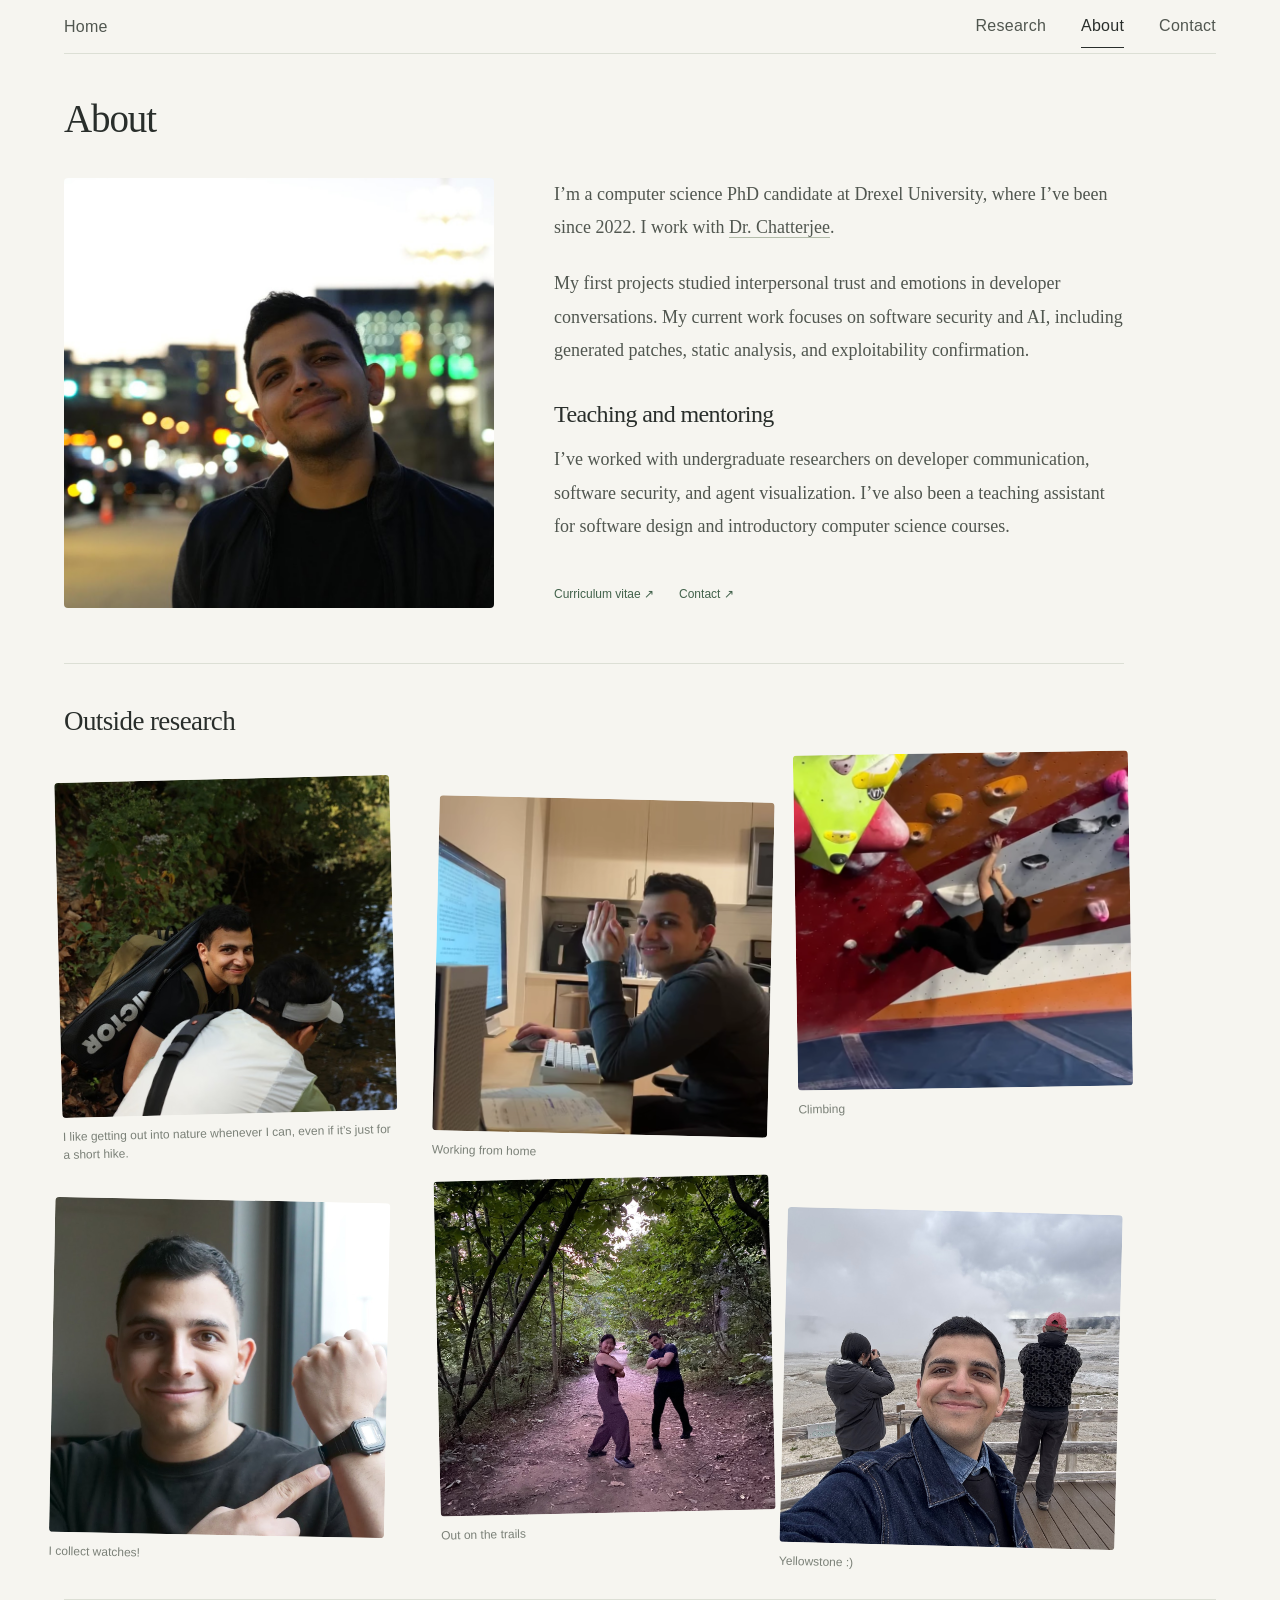
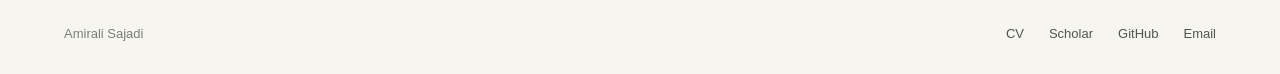
==== about/index.html @ 5895ce20 "new ui" ====
<!doctype html>
<html lang="en"><head><meta charset="utf-8"><meta name="viewport" content="width=device-width, initial-scale=1"><meta name="description" content="Amirali Sajadi. Research on AI-assisted software development, software security, and vulnerability analysis at Drexel University."><meta name="theme-color" content="#f6f5f0"><title>About · Amirali Sajadi</title><link rel="stylesheet" href="/style.css"><script src="/script.js" defer></script></head>
<body><a class="skip" href="#main">Skip to content</a><header class="site-header wrap"><a class="home-link" href="/">Home</a><nav aria-label="Main navigation"><a href="/research/">Research</a><a href="/about/" aria-current="page">About</a><a href="/contact/">Contact</a></nav></header><main id="main" class="wrap page-main">
<div class="page-intro"><h1>About</h1></div>
<div class="about-layout">
  <figure class="about-photo"><img src="/assets/personal/about-portrait.png" alt="Amirali outdoors at dusk with city lights in the background" width="886" height="1329"></figure>
  <div class="about-copy">
    <p>I’m a computer science PhD candidate at Drexel University, where I’ve been since 2022. I work with <a href="https://preethac.github.io/" target="_blank" rel="noopener">Dr. Chatterjee</a>.</p>
    <p>My first projects studied interpersonal trust and emotions in developer conversations. My current work focuses on software security and AI, including generated patches, static analysis, and exploitability confirmation.</p>
    <h2>Teaching and mentoring</h2>
    <p>I’ve worked with undergraduate researchers on developer communication, software security, and agent visualization. I’ve also been a teaching assistant for software design and introductory computer science courses.</p>
    <div class="about-links"><a href="/assets/cv.pdf" target="_blank" rel="noopener">Curriculum vitae ↗</a><a href="/contact/">Contact ↗</a></div>
  </div>
</div>
<section class="about-gallery" aria-labelledby="outside-research"><h2 id="outside-research">Outside research</h2>
  <figure class="photo-hike"><img src="/assets/personal/hike.png" alt="Amirali beside a wooded creek with a companion" width="1273" height="849" loading="lazy"><figcaption>I like getting out into nature whenever I can, even if it’s just for a short hike.</figcaption></figure>
  <figure class="photo-work"><img src="/assets/personal/working-at-home.png" alt="Amirali sitting at his desk with a monitor and notebook at home" width="739" height="946" loading="lazy"><figcaption>Working from home</figcaption></figure>
  <figure class="photo-climb"><img src="/assets/personal/climbing.png" alt="Amirali climbing an indoor bouldering wall" width="747" height="702" loading="lazy"><figcaption>Climbing</figcaption></figure>
  <figure class="photo-watch"><img src="/assets/personal/watches.png" alt="Amirali showing a watch on his wrist" width="996" height="1329" loading="lazy"><figcaption>I collect watches!</figcaption></figure>
  <figure class="photo-trail"><img src="/assets/personal/trail-hike.png" alt="Amirali and a companion posing on a wooded trail" width="1772" height="1329" loading="lazy"><figcaption>Out on the trails</figcaption></figure>
  <figure class="photo-yellowstone"><img src="/assets/personal/yellowstone.png" alt="Amirali at Yellowstone, with geothermal steam and two companions in the background" width="1772" height="1329" loading="lazy"><figcaption>Yellowstone :)</figcaption></figure>
</section>
</main><footer class="wrap"><span>Amirali Sajadi</span><div><a href="/assets/cv.pdf" target="_blank" rel="noopener">CV</a><a href="https://scholar.google.com/citations?user=wyZsULIAAAAJ&hl=en" target="_blank" rel="noopener">Scholar</a><a href="https://github.com/AmiraliSajadi" target="_blank" rel="noopener">GitHub</a><a href="mailto:amirali.sajadi@drexel.edu">Email</a></div></footer></body></html>
---- style.css ----
:root{--paper:#f6f5f0;--ink:#292e2b;--body:#50564f;--muted:#7b8178;--line:#dcdfd5;--accent:#42624b;--serif:Georgia,'Times New Roman',serif;--sans:Arial,Helvetica,sans-serif}
*{box-sizing:border-box}html{scroll-behavior:smooth;scroll-padding-top:28px}body{margin:0;background:var(--paper);color:var(--body);font-family:var(--sans);font-size:15px;line-height:1.75}a{color:inherit;text-decoration:none;text-underline-offset:4px}a:hover{color:var(--accent);text-decoration:underline}a:focus-visible,button:focus-visible,summary:focus-visible{outline:2px solid var(--accent);outline-offset:5px}button{font:inherit;color:inherit}a,button{touch-action:manipulation}::selection{background:#d3decc}.wrap{width:min(1152px,calc(100% - 104px));margin-inline:auto}.skip{position:absolute;left:20px;top:-70px;background:#fff;padding:12px;z-index:9}.skip:focus{top:15px}.site-header{display:flex;align-items:center;justify-content:space-between;min-height:54px;border-bottom:1px solid var(--line);gap:30px}nav{display:flex;gap:35px;font-size:16px;letter-spacing:.25px}nav a{color:var(--body);padding-block:7px;border-bottom:1px solid transparent}nav a[aria-current=page]{color:var(--ink);border-bottom-color:var(--ink)}h1,h2,h3,p,figure{margin-top:0}h1,h2,h3{color:var(--ink);font-family:var(--serif);font-weight:400}h1{font-size:39px;line-height:1.2;letter-spacing:-1.1px;margin-bottom:17px}h2{font-size:27px;line-height:1.3;letter-spacing:-.6px;margin-bottom:18px}h3{font-size:20px;line-height:1.35;margin-bottom:9px}p{margin-bottom:20px}.work-tile{min-width:0}.tile-image{display:flex;align-items:center;justify-content:center;width:100%;height:211px;padding:20px;background:#fff;border:1px solid #e7e8e0;cursor:zoom-in;overflow:hidden}.tile-image img{width:100%;height:100%;object-fit:contain;transition:transform .3s}.tile-image:hover img{transform:scale(1.04)}.tile-meta{font-size:9px;letter-spacing:.7px;text-transform:uppercase;color:var(--muted);margin:15px 0 6px;display:flex;justify-content:space-between}.work-tile h3{font-size:20px;margin-bottom:7px;letter-spacing:-.2px}.work-tile h3 a{color:var(--ink)}.work-tile>p{font-size:12px;line-height:1.7;max-width:330px;margin:0;color:var(--muted)}.home-main{padding-bottom:30px}.page-main{padding-top:42px;padding-bottom:65px;min-height:calc(100vh - 134px)}.page-intro{max-width:810px;margin-bottom:35px}.page-intro>p{font-family:var(--serif);font-size:19px;line-height:1.75}.research-toolbar{display:flex;align-items:baseline;justify-content:space-between;border-bottom:1px solid var(--line);gap:25px}.filters{display:flex;gap:29px;min-width:0}.filters button{background:none;border:0;border-bottom:1px solid transparent;color:var(--muted);font-size:12px;cursor:pointer;padding:0 0 14px;white-space:nowrap}.filters button[aria-pressed=true]{border-bottom-color:var(--ink);color:var(--ink)}.filters button:hover{color:var(--accent)}.research-count{white-space:nowrap;font-size:10px;color:var(--muted)}.paper{display:grid;grid-template-columns:360px minmax(0,1fr);gap:40px;padding:34px 0;border-bottom:1px solid var(--line);align-items:start}.paper[hidden]{display:none}.paper-figure{width:100%;height:217px;display:flex;align-items:center;justify-content:center;overflow:hidden;border:1px solid #e7e8e0;background:#fff;padding:20px;cursor:zoom-in}.paper-figure img{width:100%;height:100%;object-fit:contain;transition:transform .2s}.paper-figure:hover img{transform:scale(1.035)}.paper-meta{display:flex;gap:12px;align-items:center;font-size:9px;letter-spacing:.6px;text-transform:uppercase;color:var(--accent);margin-bottom:9px;line-height:1.6}.paper-meta>span{color:var(--muted);border-left:1px solid var(--line);padding-left:12px}.paper h2{font-size:24px;line-height:1.3;margin-bottom:11px;letter-spacing:-.45px}.paper h2 a{color:var(--ink)}.paper h2 a:hover{color:var(--accent);text-decoration:none}.paper-summary{font-size:13px;line-height:1.75;margin-bottom:10px}.authors{font-size:10px;color:var(--muted);line-height:1.7;margin-bottom:11px}.authors strong{font-weight:400;color:var(--body)}.paper-actions{display:flex;gap:19px;font-size:11px;align-items:baseline;color:var(--accent)}.paper details{font-size:12px;color:var(--body);margin-top:12px}.paper details summary{display:inline;cursor:pointer;font-size:11px;color:var(--accent);list-style:none}.paper details summary::-webkit-details-marker{display:none}.paper details summary::after{content:' +';color:var(--muted)}.paper details[open] summary::after{content:' −'}.paper details p{margin:12px 0 0;line-height:1.8}.figure-dialog{width:min(1100px,calc(100% - 36px));max-height:90vh;border:1px solid var(--line);padding:38px;background:var(--paper);color:var(--ink);overflow:auto}.figure-dialog::backdrop{background:#242c24aa;backdrop-filter:blur(3px)}.figure-dialog h2{font-size:25px;max-width:87%;margin-bottom:24px}.figure-dialog>img{display:block;width:100%;max-height:65vh;object-fit:contain;background:#fff}.figure-dialog>p{font-size:11px;color:var(--muted);margin:20px 0 0}.dialog-close{position:absolute;right:20px;top:20px;border:0;background:none;color:var(--muted);cursor:pointer;font-size:12px}.figure-dialog:focus{outline:none}.about-layout{display:grid;grid-template-columns:430px minmax(0,1fr);gap:60px;align-items:start;max-width:1060px}.about-photo{margin:0}.about-photo img{display:block;width:100%;height:auto;aspect-ratio:1;object-fit:cover;object-position:58% center;border-radius:4px}.about-copy>p{font-family:var(--serif);font-size:18px;line-height:1.85;margin-bottom:23px}.about-copy a{text-decoration:underline;text-decoration-color:#b2bcaa}.about-copy h2{font-size:24px;margin-top:32px;margin-bottom:13px}.about-links{display:flex;gap:25px;padding-top:18px;font-size:12px;color:var(--accent)}.about-links a{text-decoration:none}.contact-page .page-intro{grid-column:1;grid-row:1;margin:0}.contact-page .page-intro h1{margin:0}.contact-layout{display:grid;grid-template-columns:minmax(0,1fr) minmax(0,1.08fr);column-gap:64px;row-gap:24px;align-items:start}.contact-copy{grid-column:1;grid-row:2;padding:0}.contact-email{font-family:var(--serif);font-size:25px;line-height:1.5;margin-bottom:37px;overflow-wrap:anywhere}.contact-email a{color:var(--ink);text-decoration:underline;text-decoration-color:#a9b69f;text-decoration-thickness:1px;text-underline-offset:6px}.contact-grid{display:grid;grid-template-columns:1.35fr 1fr;gap:30px;padding-top:26px;border-top:1px solid var(--line)}.contact-visual{position:relative;grid-column:2;grid-row:1/3;align-self:stretch;min-height:0;margin:8px 0 4px;background:#e9ece2;overflow:hidden}.contact-visual svg{position:absolute;inset:0;display:block;width:100%;height:100%;padding:4px 8px 12px;object-fit:contain}.contact-grid h2{font-size:24px;margin-bottom:16px}.contact-grid p{font-size:14px;line-height:1.85}.contact-links{display:flex;flex-direction:column;gap:11px;align-items:start;font-size:13px;color:var(--accent)}footer{display:flex;justify-content:space-between;align-items:center;gap:28px;border-top:1px solid var(--line);padding-block:23px 28px;font-size:13px;color:var(--muted)}footer>div{display:flex;gap:25px}footer a{color:var(--body)}



.profile-intro{display:grid;grid-template-columns:220px minmax(0,1fr);gap:50px;padding:35px 0 30px}.home-profile-photo{display:block;width:190px;margin-bottom:16px}.home-profile-photo img{display:block;width:190px;height:200px;object-fit:cover;object-position:center;border-radius:4px}.home-profile h1{font-size:28px;letter-spacing:-.8px;line-height:1.2;margin:0 0 11px}.profile-affiliation{font-size:13px;line-height:1.65;margin-bottom:12px}.profile-about-link{font-size:12px;color:var(--accent)}.home-overview{padding-top:1px;max-width:800px}.home-overview h2{font-size:34px;margin-bottom:19px}.home-overview>p{font-family:var(--serif);font-size:18px;line-height:1.8;max-width:760px;margin-bottom:20px}.overview-links{display:flex;flex-wrap:wrap;gap:25px;font-size:12px;color:var(--accent);margin-top:25px}.research-theme{display:grid;grid-template-columns:220px minmax(0,1fr);gap:50px;padding:30px 0 34px;border-top:1px solid var(--line)}.theme-heading{display:block;margin:0}.theme-index{display:block;font-family:var(--sans);font-size:10px;letter-spacing:.5px;color:var(--muted);margin-bottom:12px}.theme-heading h2{font-size:26px;line-height:1.3;letter-spacing:-.6px;margin:0 0 15px}.theme-heading>p{font-size:13px;line-height:1.8;color:var(--body);margin:0}.theme-link{display:block;width:max-content;margin-top:20px;font-size:11px;color:var(--accent)}.theme-link span{margin-left:5px}.work-grid{display:grid;grid-template-columns:repeat(3,minmax(0,1fr));gap:23px}.work-grid .tile-image{height:194px;padding:14px}.work-tile h3{font-size:20px}.work-tile>p{font-size:12px}
@media(min-width:1500px){.wrap{width:min(1230px,calc(100% - 150px))}.tile-image{height:235px}}
@media(max-width:1050px){.wrap{width:calc(100% - 64px)}.tile-image{height:180px;padding:13px}.work-tile h3{font-size:19px}.paper{grid-template-columns:300px minmax(0,1fr);gap:30px}.about-layout{grid-template-columns:300px minmax(0,1fr);gap:45px}.about-copy>p{font-size:17px}}
@media(max-width:720px){.wrap{width:calc(100% - 40px)}.site-header{min-height:50px;gap:15px}nav{gap:20px;font-size:15px}.intro-profile>div a{margin:0;grid-column:1/-1;font-size:10px}.tile-image{height:235px;padding:22px}.tile-meta{margin-top:12px;font-size:9px}.work-tile h3{font-size:22px;margin-bottom:6px}.work-tile>p{font-size:13px;max-width:none;line-height:1.65}.page-main{padding-top:30px;padding-bottom:42px}.page-intro{margin-bottom:26px}.page-intro h1{font-size:33px}.page-intro>p{font-size:18px;overflow-wrap:anywhere}.research-toolbar{display:block}.filters{gap:22px;overflow-x:auto;max-width:100%;padding-top:2px}.filters button{font-size:11px;padding-bottom:12px}.research-count{display:block;padding-block:10px}.paper{grid-template-columns:1fr;gap:20px;padding-block:26px}.paper-figure{height:215px;padding:20px}.paper h2{font-size:25px}.paper-meta{font-size:9px}.paper-summary{font-size:13px}.about-layout{grid-template-columns:1fr;gap:28px}.about-photo{max-width:320px}.about-photo img{aspect-ratio:1;object-position:58% center}.about-copy>p{font-size:18px}.about-copy h2{font-size:25px;margin-top:27px}.contact-layout{grid-template-columns:1fr;gap:30px}.contact-grid{grid-template-columns:1.25fr 1fr;gap:20px;padding-top:25px}.contact-email{font-size:23px;margin-bottom:28px}.contact-page .page-intro{margin:0}.contact-grid h2{font-size:23px}.contact-visual{grid-column:1;grid-row:3;align-self:start;aspect-ratio:960/520;max-width:540px;width:100%;margin:0}.figure-dialog{padding:35px 20px 22px}.figure-dialog h2{font-size:21px;max-width:100%;margin-top:16px}footer{gap:18px;font-size:12px;flex-wrap:wrap}footer>div{gap:18px}}
@media(max-width:380px){.site-header{gap:12px}nav{gap:15px;font-size:14px}.home-link{font-size:14px}.tile-image{height:205px}.contact-grid{grid-template-columns:1fr;gap:24px}}
@media(prefers-reduced-motion:reduce){html{scroll-behavior:auto}*,*::before,*::after{transition:none!important}}

@media(max-width:720px){}

@media(min-width:1500px){.work-grid .tile-image{height:210px}}
@media(max-width:1050px){.profile-intro,.research-theme{grid-template-columns:190px minmax(0,1fr);gap:32px}.home-profile-photo{width:170px}.home-profile-photo img{width:170px;height:180px}.home-profile h1{font-size:26px}.work-grid{grid-template-columns:repeat(2,minmax(0,1fr));gap:24px}.work-grid .tile-image{height:190px}.theme-heading h2{font-size:25px}}
@media(max-width:720px){.profile-intro{grid-template-columns:1fr;gap:28px;padding-block:28px}.home-profile-photo{width:150px;margin-bottom:14px}.home-profile-photo img{width:150px;height:160px}.home-profile h1{font-size:28px;margin-bottom:8px}.profile-affiliation{font-size:13px}.home-overview{padding-top:0}.home-overview h2{font-size:30px;margin-bottom:15px}.home-overview>p{font-size:17px;line-height:1.75}.overview-links{margin-top:17px;font-size:12px;gap:25px}.research-theme{grid-template-columns:1fr;gap:23px;padding-block:25px 30px}.theme-index{margin-bottom:8px}.theme-heading h2{font-size:27px;margin-bottom:12px}.theme-heading>p{font-size:13px;max-width:360px}.theme-link{margin-top:14px}.work-grid{grid-template-columns:1fr;gap:29px}.work-grid .tile-image{height:235px;padding:22px}.work-tile h3{font-size:22px}.work-tile>p{font-size:13px}}

.work-grid.grid-count-1{grid-template-columns:1fr}.work-grid.grid-count-1 .work-tile>p{max-width:630px}.work-grid.grid-count-1 .tile-image{height:220px;padding:22px}.work-grid.grid-count-2{grid-template-columns:repeat(2,minmax(0,1fr))}.research-toolbar .filters{gap:24px}
@media(max-width:720px){.work-grid.grid-count-2{grid-template-columns:1fr}.work-grid.grid-count-1 .tile-image{height:190px;padding:14px}.research-toolbar .filters{gap:22px}}

.home-link{font-family:var(--sans);font-size:16px;letter-spacing:.25px;color:var(--body)}

.about-gallery{--photo-shift:1;--photo-tilt:1;display:grid;grid-template-columns:repeat(3,minmax(0,1fr));gap:26px 28px;max-width:1060px;margin-top:55px;padding-top:40px;border-top:1px solid var(--line)}.about-gallery>h2{grid-column:1/-1;margin:0;font-size:27px}.about-gallery figure{margin:0;min-width:0;transform:translate(calc(var(--photo-side,0px) * var(--photo-shift)),calc(var(--photo-offset,0px) * var(--photo-shift))) rotate(calc(var(--photo-angle,0deg) * var(--photo-tilt)));transform-origin:50% 20%}.photo-hike{--photo-side:-8px;--photo-offset:14px;--photo-angle:-1.4deg}.photo-work{--photo-side:11px;--photo-offset:34px;--photo-angle:1.3deg}.photo-climb{--photo-side:5px;--photo-offset:-12px;--photo-angle:-.9deg}.photo-watch{--photo-side:-10px;--photo-offset:28px;--photo-angle:1.1deg}.photo-trail{--photo-side:8px;--photo-offset:6px;--photo-angle:-1.25deg}.photo-yellowstone{--photo-side:-3px;--photo-offset:39px;--photo-angle:1.45deg}.about-gallery img{display:block;width:100%;height:auto;aspect-ratio:1;object-fit:cover;border-radius:4px}.about-gallery .photo-work img{object-position:50% 42%}.about-gallery figcaption{font-size:12px;color:var(--muted);line-height:1.5;margin-top:10px}
@media(max-width:720px){.about-gallery{--photo-shift:.45;--photo-tilt:.65;grid-template-columns:repeat(2,minmax(0,1fr));gap:24px 18px;margin-top:35px;padding-top:28px}}

.journey-control{position:absolute;right:7px;top:7px;z-index:1;display:grid;place-items:center;width:24px;height:24px;padding:0;border:0;background:transparent;color:#647b63;opacity:1;cursor:pointer}.journey-control[hidden]{display:none}.journey-control:hover,.journey-control:focus-visible{opacity:1}.journey-control::before{content:'';width:8px;height:9px;border-left:2px solid currentColor;border-right:2px solid currentColor}.journey-control[data-paused=true]::before{width:0;height:0;border-left:7px solid currentColor;border-right:0;border-top:5px solid transparent;border-bottom:5px solid transparent}
@media(prefers-reduced-motion:reduce){.journey-control{display:none}}
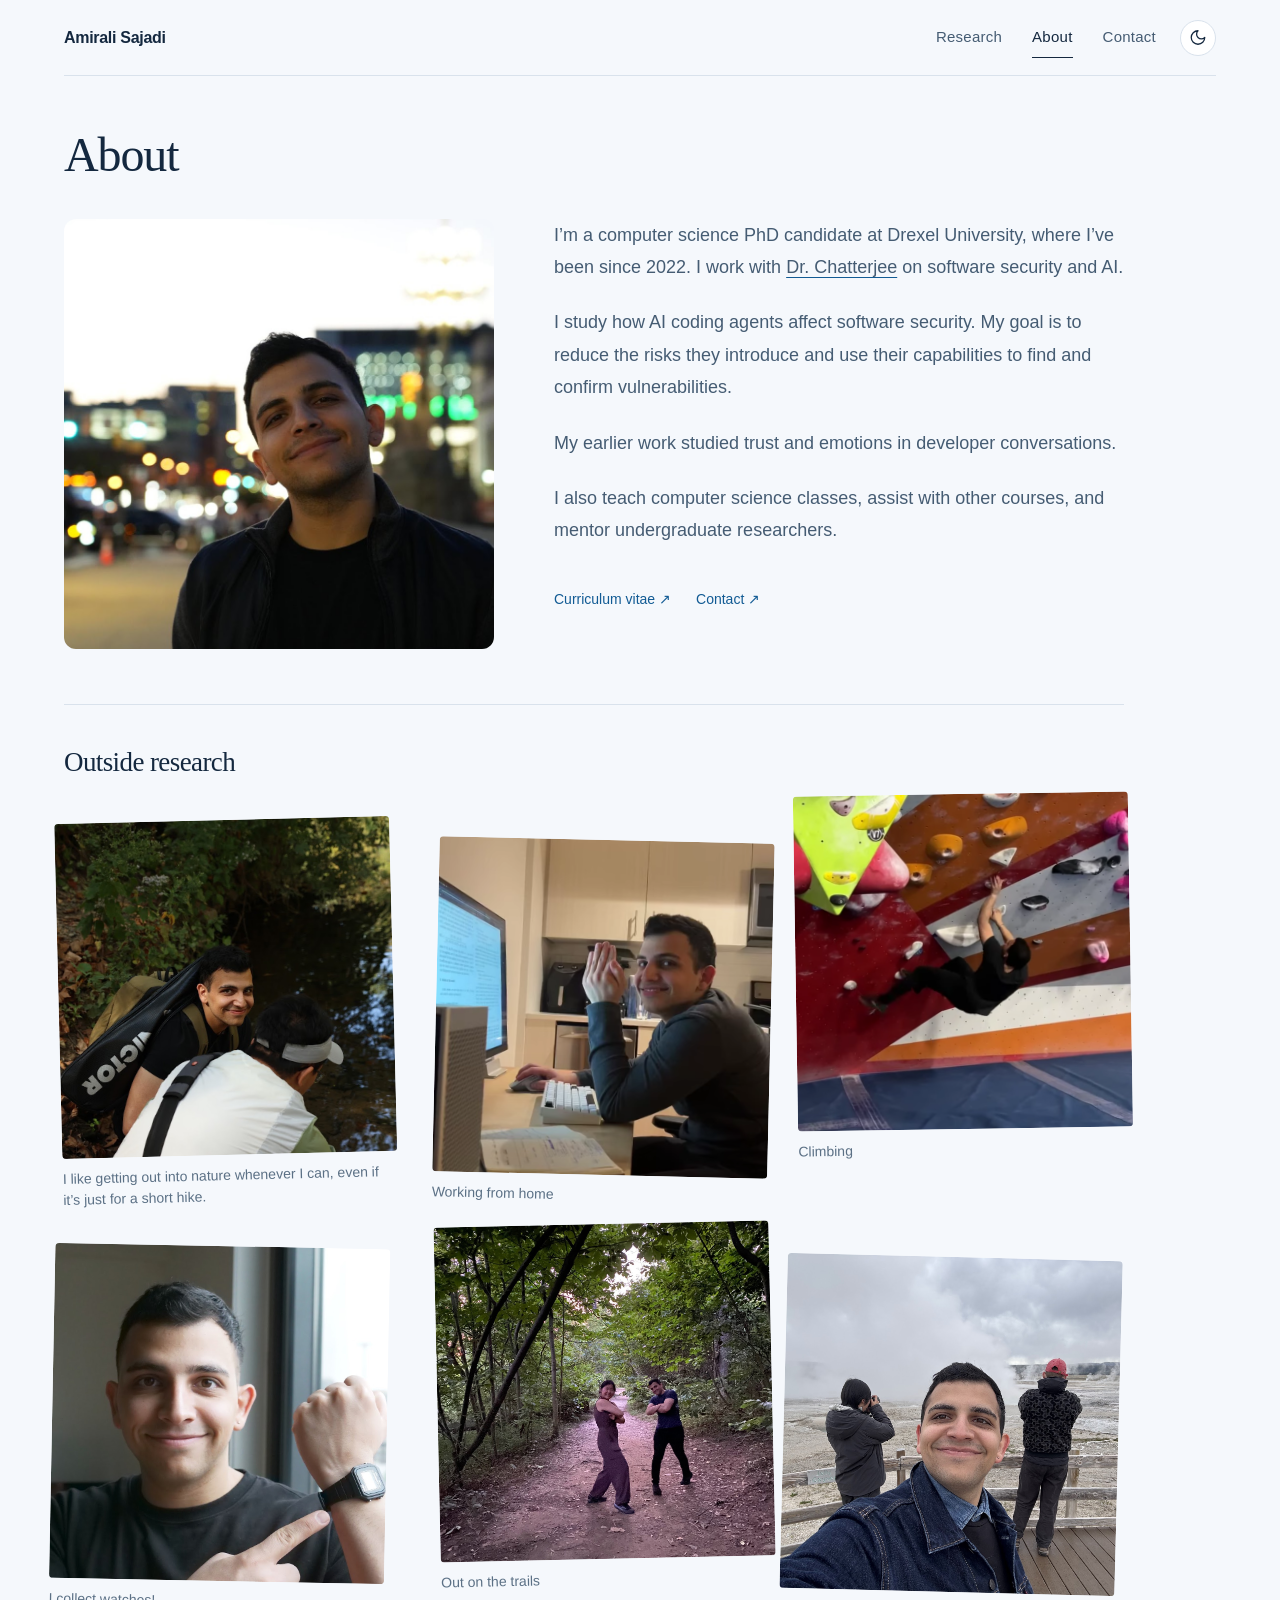
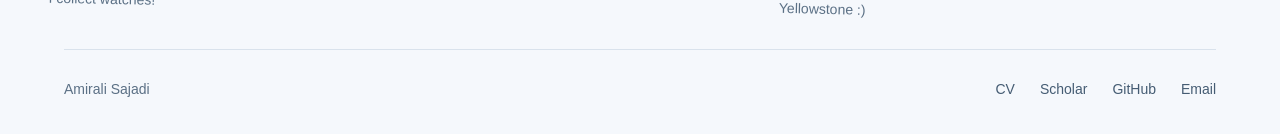
==== commit 3c3bfc43: "ui changes" ====
--- a/about/index.html
+++ b/about/index.html
@@ -1,14 +1,14 @@
 <!doctype html>
-<html lang="en"><head><meta charset="utf-8"><meta name="viewport" content="width=device-width, initial-scale=1"><meta name="description" content="Amirali Sajadi. Research on AI-assisted software development, software security, and vulnerability analysis at Drexel University."><meta name="theme-color" content="#f6f5f0"><title>About · Amirali Sajadi</title><link rel="stylesheet" href="/style.css"><script src="/script.js" defer></script></head>
-<body><a class="skip" href="#main">Skip to content</a><header class="site-header wrap"><a class="home-link" href="/">Home</a><nav aria-label="Main navigation"><a href="/research/">Research</a><a href="/about/" aria-current="page">About</a><a href="/contact/">Contact</a></nav></header><main id="main" class="wrap page-main">
+<html lang="en"><head><meta charset="utf-8"><meta name="viewport" content="width=device-width, initial-scale=1"><meta name="description" content="Amirali Sajadi. Research on AI-assisted software development, software security, and vulnerability analysis at Drexel University."><meta name="color-scheme" content="light dark"><meta name="theme-color" content="#f5f8fc"><script>try{const t=localStorage.getItem("amirali-theme");document.documentElement.dataset.theme=t|| (matchMedia("(prefers-color-scheme:dark)").matches?"dark":"light")}catch(e){}</script><title>About · Amirali Sajadi</title><link rel="stylesheet" href="/style.css"><script src="/vendor/lucide.min.js" defer></script><script src="/script.js" defer></script></head>
+<body><a class="skip" href="#main">Skip to content</a><header class="site-header wrap"><a class="home-link" href="/">Amirali Sajadi</a><nav aria-label="Main navigation"><a href="/research/">Research</a><a href="/about/" aria-current="page">About</a><a href="/contact/">Contact</a></nav><button class="theme-toggle" type="button" aria-label="Switch to dark mode"><i data-lucide="moon" aria-hidden="true"></i></button></header><main id="main" class="wrap page-main">
 <div class="page-intro"><h1>About</h1></div>
 <div class="about-layout">
   <figure class="about-photo"><img src="/assets/personal/about-portrait.png" alt="Amirali outdoors at dusk with city lights in the background" width="886" height="1329"></figure>
   <div class="about-copy">
-    <p>I’m a computer science PhD candidate at Drexel University, where I’ve been since 2022. I work with <a href="https://preethac.github.io/" target="_blank" rel="noopener">Dr. Chatterjee</a>.</p>
-    <p>My first projects studied interpersonal trust and emotions in developer conversations. My current work focuses on software security and AI, including generated patches, static analysis, and exploitability confirmation.</p>
-    <h2>Teaching and mentoring</h2>
-    <p>I’ve worked with undergraduate researchers on developer communication, software security, and agent visualization. I’ve also been a teaching assistant for software design and introductory computer science courses.</p>
+    <p>I’m a computer science PhD candidate at Drexel University, where I’ve been since 2022. I work with <a href="https://preethac.github.io/" target="_blank" rel="noopener">Dr. Chatterjee</a> on software security and AI.</p>
+    <p>I study how AI coding agents affect software security. My goal is to reduce the risks they introduce and use their capabilities to find and confirm vulnerabilities.</p>
+    <p>My earlier work studied trust and emotions in developer conversations.</p>
+    <p>I also teach computer science classes, assist with other courses, and mentor undergraduate researchers.</p>
     <div class="about-links"><a href="/assets/cv.pdf" target="_blank" rel="noopener">Curriculum vitae ↗</a><a href="/contact/">Contact ↗</a></div>
   </div>
 </div>
--- a/style.css
+++ b/style.css
@@ -1,12 +1,12 @@
 :root{--paper:#f6f5f0;--ink:#292e2b;--body:#50564f;--muted:#7b8178;--line:#dcdfd5;--accent:#42624b;--serif:Georgia,'Times New Roman',serif;--sans:Arial,Helvetica,sans-serif}
-*{box-sizing:border-box}html{scroll-behavior:smooth;scroll-padding-top:28px}body{margin:0;background:var(--paper);color:var(--body);font-family:var(--sans);font-size:15px;line-height:1.75}a{color:inherit;text-decoration:none;text-underline-offset:4px}a:hover{color:var(--accent);text-decoration:underline}a:focus-visible,button:focus-visible,summary:focus-visible{outline:2px solid var(--accent);outline-offset:5px}button{font:inherit;color:inherit}a,button{touch-action:manipulation}::selection{background:#d3decc}.wrap{width:min(1152px,calc(100% - 104px));margin-inline:auto}.skip{position:absolute;left:20px;top:-70px;background:#fff;padding:12px;z-index:9}.skip:focus{top:15px}.site-header{display:flex;align-items:center;justify-content:space-between;min-height:54px;border-bottom:1px solid var(--line);gap:30px}nav{display:flex;gap:35px;font-size:16px;letter-spacing:.25px}nav a{color:var(--body);padding-block:7px;border-bottom:1px solid transparent}nav a[aria-current=page]{color:var(--ink);border-bottom-color:var(--ink)}h1,h2,h3,p,figure{margin-top:0}h1,h2,h3{color:var(--ink);font-family:var(--serif);font-weight:400}h1{font-size:39px;line-height:1.2;letter-spacing:-1.1px;margin-bottom:17px}h2{font-size:27px;line-height:1.3;letter-spacing:-.6px;margin-bottom:18px}h3{font-size:20px;line-height:1.35;margin-bottom:9px}p{margin-bottom:20px}.work-tile{min-width:0}.tile-image{display:flex;align-items:center;justify-content:center;width:100%;height:211px;padding:20px;background:#fff;border:1px solid #e7e8e0;cursor:zoom-in;overflow:hidden}.tile-image img{width:100%;height:100%;object-fit:contain;transition:transform .3s}.tile-image:hover img{transform:scale(1.04)}.tile-meta{font-size:9px;letter-spacing:.7px;text-transform:uppercase;color:var(--muted);margin:15px 0 6px;display:flex;justify-content:space-between}.work-tile h3{font-size:20px;margin-bottom:7px;letter-spacing:-.2px}.work-tile h3 a{color:var(--ink)}.work-tile>p{font-size:12px;line-height:1.7;max-width:330px;margin:0;color:var(--muted)}.home-main{padding-bottom:30px}.page-main{padding-top:42px;padding-bottom:65px;min-height:calc(100vh - 134px)}.page-intro{max-width:810px;margin-bottom:35px}.page-intro>p{font-family:var(--serif);font-size:19px;line-height:1.75}.research-toolbar{display:flex;align-items:baseline;justify-content:space-between;border-bottom:1px solid var(--line);gap:25px}.filters{display:flex;gap:29px;min-width:0}.filters button{background:none;border:0;border-bottom:1px solid transparent;color:var(--muted);font-size:12px;cursor:pointer;padding:0 0 14px;white-space:nowrap}.filters button[aria-pressed=true]{border-bottom-color:var(--ink);color:var(--ink)}.filters button:hover{color:var(--accent)}.research-count{white-space:nowrap;font-size:10px;color:var(--muted)}.paper{display:grid;grid-template-columns:360px minmax(0,1fr);gap:40px;padding:34px 0;border-bottom:1px solid var(--line);align-items:start}.paper[hidden]{display:none}.paper-figure{width:100%;height:217px;display:flex;align-items:center;justify-content:center;overflow:hidden;border:1px solid #e7e8e0;background:#fff;padding:20px;cursor:zoom-in}.paper-figure img{width:100%;height:100%;object-fit:contain;transition:transform .2s}.paper-figure:hover img{transform:scale(1.035)}.paper-meta{display:flex;gap:12px;align-items:center;font-size:9px;letter-spacing:.6px;text-transform:uppercase;color:var(--accent);margin-bottom:9px;line-height:1.6}.paper-meta>span{color:var(--muted);border-left:1px solid var(--line);padding-left:12px}.paper h2{font-size:24px;line-height:1.3;margin-bottom:11px;letter-spacing:-.45px}.paper h2 a{color:var(--ink)}.paper h2 a:hover{color:var(--accent);text-decoration:none}.paper-summary{font-size:13px;line-height:1.75;margin-bottom:10px}.authors{font-size:10px;color:var(--muted);line-height:1.7;margin-bottom:11px}.authors strong{font-weight:400;color:var(--body)}.paper-actions{display:flex;gap:19px;font-size:11px;align-items:baseline;color:var(--accent)}.paper details{font-size:12px;color:var(--body);margin-top:12px}.paper details summary{display:inline;cursor:pointer;font-size:11px;color:var(--accent);list-style:none}.paper details summary::-webkit-details-marker{display:none}.paper details summary::after{content:' +';color:var(--muted)}.paper details[open] summary::after{content:' −'}.paper details p{margin:12px 0 0;line-height:1.8}.figure-dialog{width:min(1100px,calc(100% - 36px));max-height:90vh;border:1px solid var(--line);padding:38px;background:var(--paper);color:var(--ink);overflow:auto}.figure-dialog::backdrop{background:#242c24aa;backdrop-filter:blur(3px)}.figure-dialog h2{font-size:25px;max-width:87%;margin-bottom:24px}.figure-dialog>img{display:block;width:100%;max-height:65vh;object-fit:contain;background:#fff}.figure-dialog>p{font-size:11px;color:var(--muted);margin:20px 0 0}.dialog-close{position:absolute;right:20px;top:20px;border:0;background:none;color:var(--muted);cursor:pointer;font-size:12px}.figure-dialog:focus{outline:none}.about-layout{display:grid;grid-template-columns:430px minmax(0,1fr);gap:60px;align-items:start;max-width:1060px}.about-photo{margin:0}.about-photo img{display:block;width:100%;height:auto;aspect-ratio:1;object-fit:cover;object-position:58% center;border-radius:4px}.about-copy>p{font-family:var(--serif);font-size:18px;line-height:1.85;margin-bottom:23px}.about-copy a{text-decoration:underline;text-decoration-color:#b2bcaa}.about-copy h2{font-size:24px;margin-top:32px;margin-bottom:13px}.about-links{display:flex;gap:25px;padding-top:18px;font-size:12px;color:var(--accent)}.about-links a{text-decoration:none}.contact-page .page-intro{grid-column:1;grid-row:1;margin:0}.contact-page .page-intro h1{margin:0}.contact-layout{display:grid;grid-template-columns:minmax(0,1fr) minmax(0,1.08fr);column-gap:64px;row-gap:24px;align-items:start}.contact-copy{grid-column:1;grid-row:2;padding:0}.contact-email{font-family:var(--serif);font-size:25px;line-height:1.5;margin-bottom:37px;overflow-wrap:anywhere}.contact-email a{color:var(--ink);text-decoration:underline;text-decoration-color:#a9b69f;text-decoration-thickness:1px;text-underline-offset:6px}.contact-grid{display:grid;grid-template-columns:1.35fr 1fr;gap:30px;padding-top:26px;border-top:1px solid var(--line)}.contact-visual{position:relative;grid-column:2;grid-row:1/3;align-self:stretch;min-height:0;margin:8px 0 4px;background:#e9ece2;overflow:hidden}.contact-visual svg{position:absolute;inset:0;display:block;width:100%;height:100%;padding:4px 8px 12px;object-fit:contain}.contact-grid h2{font-size:24px;margin-bottom:16px}.contact-grid p{font-size:14px;line-height:1.85}.contact-links{display:flex;flex-direction:column;gap:11px;align-items:start;font-size:13px;color:var(--accent)}footer{display:flex;justify-content:space-between;align-items:center;gap:28px;border-top:1px solid var(--line);padding-block:23px 28px;font-size:13px;color:var(--muted)}footer>div{display:flex;gap:25px}footer a{color:var(--body)}
+*{box-sizing:border-box}html{scroll-behavior:smooth;scroll-padding-top:28px}body{margin:0;background:var(--paper);color:var(--body);font-family:var(--sans);font-size:16px;line-height:1.75}a{color:inherit;text-decoration:none;text-underline-offset:4px}a:hover{color:var(--accent);text-decoration:underline}a:focus-visible,button:focus-visible,summary:focus-visible{outline:2px solid var(--accent);outline-offset:5px}button{font:inherit;color:inherit}a,button{touch-action:manipulation}::selection{background:#d3decc}.wrap{width:min(1152px,calc(100% - 104px));margin-inline:auto}.skip{position:absolute;left:20px;top:-70px;background:#fff;padding:12px;z-index:9}.skip:focus{top:15px}.site-header{display:flex;align-items:center;justify-content:space-between;min-height:54px;border-bottom:1px solid var(--line);gap:30px}nav{display:flex;gap:35px;font-size:16px;letter-spacing:.25px}nav a{color:var(--body);padding-block:7px;border-bottom:1px solid transparent}nav a[aria-current=page]{color:var(--ink);border-bottom-color:var(--ink)}h1,h2,h3,p,figure{margin-top:0}h1,h2,h3{color:var(--ink);font-family:var(--serif);font-weight:400}h1{font-size:39px;line-height:1.2;letter-spacing:-1.1px;margin-bottom:17px}h2{font-size:27px;line-height:1.3;letter-spacing:-.6px;margin-bottom:18px}h3{font-size:20px;line-height:1.35;margin-bottom:9px}p{margin-bottom:20px}.work-tile{min-width:0}.tile-image{display:flex;align-items:center;justify-content:center;width:100%;height:211px;padding:20px;background:#fff;border:1px solid #e7e8e0;cursor:zoom-in;overflow:hidden}.tile-image img{width:100%;height:100%;object-fit:contain;transition:transform .3s}.tile-image:hover img{transform:scale(1.04)}.tile-meta{font-size:12px;letter-spacing:.7px;text-transform:uppercase;color:var(--muted);margin:15px 0 6px;display:flex;justify-content:space-between}.work-tile h3{font-size:20px;margin-bottom:7px;letter-spacing:-.2px}.work-tile h3 a{color:var(--ink)}.work-tile>p{font-size:14px;line-height:1.7;max-width:330px;margin:0;color:var(--muted)}.home-main{padding-bottom:30px}.page-main{padding-top:42px;padding-bottom:65px;min-height:calc(100vh - 134px)}.page-intro{max-width:810px;margin-bottom:35px}.page-intro>p{font-family:var(--serif);font-size:19px;line-height:1.75}.research-toolbar{display:flex;align-items:baseline;justify-content:space-between;border-bottom:1px solid var(--line);gap:25px}.filters{display:flex;gap:29px;min-width:0}.filters button{background:none;border:0;border-bottom:1px solid transparent;color:var(--muted);font-size:14px;cursor:pointer;padding:0 0 14px;white-space:nowrap}.filters button[aria-pressed=true]{border-bottom-color:var(--ink);color:var(--ink)}.filters button:hover{color:var(--accent)}.research-count{white-space:nowrap;font-size:12px;color:var(--muted)}.paper{display:grid;grid-template-columns:360px minmax(0,1fr);gap:40px;padding:34px 0;border-bottom:1px solid var(--line);align-items:start}.paper[hidden]{display:none}.paper-figure{width:100%;height:217px;display:flex;align-items:center;justify-content:center;overflow:hidden;border:1px solid #e7e8e0;background:#fff;padding:20px;cursor:zoom-in}.paper-figure img{width:100%;height:100%;object-fit:contain;transition:transform .2s}.paper-figure:hover img{transform:scale(1.035)}.paper-meta{display:flex;gap:12px;align-items:center;font-size:12px;letter-spacing:.6px;text-transform:uppercase;color:var(--accent);margin-bottom:9px;line-height:1.6}.paper-meta>span{color:var(--muted);border-left:1px solid var(--line);padding-left:12px}.paper h2{font-size:24px;line-height:1.3;margin-bottom:11px;letter-spacing:-.45px}.paper h2 a{color:var(--ink)}.paper h2 a:hover{color:var(--accent);text-decoration:none}.paper-summary{font-size:15px;line-height:1.75;margin-bottom:10px}.authors{font-size:13px;color:var(--muted);line-height:1.7;margin-bottom:11px}.authors strong{font-weight:400;color:var(--body)}.paper-actions{display:flex;gap:19px;font-size:14px;align-items:baseline;color:var(--accent)}.paper details{font-size:15px;color:var(--body);margin-top:12px}.paper details summary{display:inline;cursor:pointer;font-size:14px;color:var(--accent);list-style:none}.paper details summary::-webkit-details-marker{display:none}.paper details summary::after{content:' +';color:var(--muted)}.paper details[open] summary::after{content:' −'}.paper details p{margin:12px 0 0;line-height:1.8}.figure-dialog{width:min(1100px,calc(100% - 36px));max-height:90vh;border:1px solid var(--line);padding:38px;background:var(--paper);color:var(--ink);overflow:auto}.figure-dialog::backdrop{background:#242c24aa;backdrop-filter:blur(3px)}.figure-dialog h2{font-size:25px;max-width:87%;margin-bottom:24px}.figure-dialog>img{display:block;width:100%;max-height:65vh;object-fit:contain;background:#fff}.figure-dialog>p{font-size:13px;color:var(--muted);margin:20px 0 0}.dialog-close{position:absolute;right:20px;top:20px;border:0;background:none;color:var(--muted);cursor:pointer;font-size:14px}.figure-dialog:focus{outline:none}.about-layout{display:grid;grid-template-columns:430px minmax(0,1fr);gap:60px;align-items:start;max-width:1060px}.about-photo{margin:0}.about-photo img{display:block;width:100%;height:auto;aspect-ratio:1;object-fit:cover;object-position:58% center;border-radius:4px}.about-copy>p{font-family:var(--serif);font-size:18px;line-height:1.85;margin-bottom:23px}.about-copy a{text-decoration:underline;text-decoration-color:#b2bcaa}.about-copy h2{font-size:24px;margin-top:32px;margin-bottom:13px}.about-links{display:flex;gap:25px;padding-top:18px;font-size:14px;color:var(--accent)}.about-links a{text-decoration:none}.contact-page .page-intro{grid-column:1;grid-row:1;margin:0}.contact-page .page-intro h1{margin:0}.contact-layout{display:grid;grid-template-columns:minmax(0,1fr) minmax(0,1.08fr);column-gap:64px;row-gap:24px;align-items:start}.contact-copy{grid-column:1;grid-row:2;padding:0}.contact-email{font-family:var(--serif);font-size:25px;line-height:1.5;margin-bottom:37px;overflow-wrap:anywhere}.contact-email a{color:var(--ink);text-decoration:underline;text-decoration-color:#a9b69f;text-decoration-thickness:1px;text-underline-offset:6px}.contact-grid{display:grid;grid-template-columns:1.35fr 1fr;gap:30px;padding-top:26px;border-top:1px solid var(--line)}.contact-visual{position:relative;grid-column:2;grid-row:1/3;align-self:stretch;min-height:0;margin:8px 0 4px;background:#e9ece2;overflow:hidden}.contact-visual svg{position:absolute;inset:0;display:block;width:100%;height:100%;padding:4px 8px 12px;object-fit:contain}.contact-grid h2{font-size:24px;margin-bottom:16px}.contact-grid p{font-size:15px;line-height:1.85}.contact-links{display:flex;flex-direction:column;gap:11px;align-items:start;font-size:14px;color:var(--accent)}footer{display:flex;justify-content:space-between;align-items:center;gap:28px;border-top:1px solid var(--line);padding-block:23px 28px;font-size:14px;color:var(--muted)}footer>div{display:flex;gap:25px}footer a{color:var(--body)}
 
 
 
-.profile-intro{display:grid;grid-template-columns:220px minmax(0,1fr);gap:50px;padding:35px 0 30px}.home-profile-photo{display:block;width:190px;margin-bottom:16px}.home-profile-photo img{display:block;width:190px;height:200px;object-fit:cover;object-position:center;border-radius:4px}.home-profile h1{font-size:28px;letter-spacing:-.8px;line-height:1.2;margin:0 0 11px}.profile-affiliation{font-size:13px;line-height:1.65;margin-bottom:12px}.profile-about-link{font-size:12px;color:var(--accent)}.home-overview{padding-top:1px;max-width:800px}.home-overview h2{font-size:34px;margin-bottom:19px}.home-overview>p{font-family:var(--serif);font-size:18px;line-height:1.8;max-width:760px;margin-bottom:20px}.overview-links{display:flex;flex-wrap:wrap;gap:25px;font-size:12px;color:var(--accent);margin-top:25px}.research-theme{display:grid;grid-template-columns:220px minmax(0,1fr);gap:50px;padding:30px 0 34px;border-top:1px solid var(--line)}.theme-heading{display:block;margin:0}.theme-index{display:block;font-family:var(--sans);font-size:10px;letter-spacing:.5px;color:var(--muted);margin-bottom:12px}.theme-heading h2{font-size:26px;line-height:1.3;letter-spacing:-.6px;margin:0 0 15px}.theme-heading>p{font-size:13px;line-height:1.8;color:var(--body);margin:0}.theme-link{display:block;width:max-content;margin-top:20px;font-size:11px;color:var(--accent)}.theme-link span{margin-left:5px}.work-grid{display:grid;grid-template-columns:repeat(3,minmax(0,1fr));gap:23px}.work-grid .tile-image{height:194px;padding:14px}.work-tile h3{font-size:20px}.work-tile>p{font-size:12px}
+.profile-intro{display:grid;grid-template-columns:220px minmax(0,1fr);gap:50px;padding:35px 0 30px}.home-profile-photo{display:block;width:190px;margin-bottom:16px}.home-profile-photo img{display:block;width:190px;height:200px;object-fit:cover;object-position:center;border-radius:4px}.home-profile h1{font-size:28px;letter-spacing:-.8px;line-height:1.2;margin:0 0 11px}.profile-affiliation{font-size:15px;line-height:1.65;margin-bottom:12px}.profile-about-link{font-size:14px;color:var(--accent)}.home-overview{padding-top:1px;max-width:800px}.home-overview h2{font-size:34px;margin-bottom:19px}.home-overview>p{font-family:var(--serif);font-size:18px;line-height:1.8;max-width:760px;margin-bottom:20px}.overview-links{display:flex;flex-wrap:wrap;gap:25px;font-size:14px;color:var(--accent);margin-top:25px}.research-theme{display:grid;grid-template-columns:220px minmax(0,1fr);gap:50px;padding:30px 0 34px;border-top:1px solid var(--line)}.theme-heading{display:block;margin:0}.theme-index{display:block;font-family:var(--sans);font-size:12px;letter-spacing:.5px;color:var(--muted);margin-bottom:12px}.theme-heading h2{font-size:26px;line-height:1.3;letter-spacing:-.6px;margin:0 0 15px}.theme-heading>p{font-size:15px;line-height:1.8;color:var(--body);margin:0}.theme-link{display:block;width:max-content;margin-top:20px;font-size:14px;color:var(--accent)}.theme-link span{margin-left:5px}.work-grid{display:grid;grid-template-columns:repeat(3,minmax(0,1fr));gap:23px}.work-grid .tile-image{height:194px;padding:14px}.work-tile h3{font-size:20px}.work-tile>p{font-size:14px}
 @media(min-width:1500px){.wrap{width:min(1230px,calc(100% - 150px))}.tile-image{height:235px}}
 @media(max-width:1050px){.wrap{width:calc(100% - 64px)}.tile-image{height:180px;padding:13px}.work-tile h3{font-size:19px}.paper{grid-template-columns:300px minmax(0,1fr);gap:30px}.about-layout{grid-template-columns:300px minmax(0,1fr);gap:45px}.about-copy>p{font-size:17px}}
-@media(max-width:720px){.wrap{width:calc(100% - 40px)}.site-header{min-height:50px;gap:15px}nav{gap:20px;font-size:15px}.intro-profile>div a{margin:0;grid-column:1/-1;font-size:10px}.tile-image{height:235px;padding:22px}.tile-meta{margin-top:12px;font-size:9px}.work-tile h3{font-size:22px;margin-bottom:6px}.work-tile>p{font-size:13px;max-width:none;line-height:1.65}.page-main{padding-top:30px;padding-bottom:42px}.page-intro{margin-bottom:26px}.page-intro h1{font-size:33px}.page-intro>p{font-size:18px;overflow-wrap:anywhere}.research-toolbar{display:block}.filters{gap:22px;overflow-x:auto;max-width:100%;padding-top:2px}.filters button{font-size:11px;padding-bottom:12px}.research-count{display:block;padding-block:10px}.paper{grid-template-columns:1fr;gap:20px;padding-block:26px}.paper-figure{height:215px;padding:20px}.paper h2{font-size:25px}.paper-meta{font-size:9px}.paper-summary{font-size:13px}.about-layout{grid-template-columns:1fr;gap:28px}.about-photo{max-width:320px}.about-photo img{aspect-ratio:1;object-position:58% center}.about-copy>p{font-size:18px}.about-copy h2{font-size:25px;margin-top:27px}.contact-layout{grid-template-columns:1fr;gap:30px}.contact-grid{grid-template-columns:1.25fr 1fr;gap:20px;padding-top:25px}.contact-email{font-size:23px;margin-bottom:28px}.contact-page .page-intro{margin:0}.contact-grid h2{font-size:23px}.contact-visual{grid-column:1;grid-row:3;align-self:start;aspect-ratio:960/520;max-width:540px;width:100%;margin:0}.figure-dialog{padding:35px 20px 22px}.figure-dialog h2{font-size:21px;max-width:100%;margin-top:16px}footer{gap:18px;font-size:12px;flex-wrap:wrap}footer>div{gap:18px}}
+@media(max-width:720px){.wrap{width:calc(100% - 40px)}.site-header{min-height:50px;gap:15px}nav{gap:20px;font-size:15px}.intro-profile>div a{margin:0;grid-column:1/-1;font-size:14px}.tile-image{height:235px;padding:22px}.tile-meta{margin-top:12px;font-size:12px}.work-tile h3{font-size:22px;margin-bottom:6px}.work-tile>p{font-size:14px;max-width:none;line-height:1.65}.page-main{padding-top:30px;padding-bottom:42px}.page-intro{margin-bottom:26px}.page-intro h1{font-size:33px}.page-intro>p{font-size:18px;overflow-wrap:anywhere}.research-toolbar{display:block}.filters{gap:22px;overflow-x:auto;max-width:100%;padding-top:2px}.filters button{font-size:14px;padding-bottom:12px}.research-count{display:block;padding-block:10px}.paper{grid-template-columns:1fr;gap:20px;padding-block:26px}.paper-figure{height:215px;padding:20px}.paper h2{font-size:25px}.paper-meta{font-size:12px}.paper-summary{font-size:15px}.about-layout{grid-template-columns:1fr;gap:28px}.about-photo{max-width:320px}.about-photo img{aspect-ratio:1;object-position:58% center}.about-copy>p{font-size:18px}.about-copy h2{font-size:25px;margin-top:27px}.contact-layout{grid-template-columns:1fr;gap:30px}.contact-grid{grid-template-columns:1.25fr 1fr;gap:20px;padding-top:25px}.contact-email{font-size:23px;margin-bottom:28px}.contact-page .page-intro{margin:0}.contact-grid h2{font-size:23px}.contact-visual{grid-column:1;grid-row:3;align-self:start;aspect-ratio:960/520;max-width:540px;width:100%;margin:0}.figure-dialog{padding:35px 20px 22px}.figure-dialog h2{font-size:21px;max-width:100%;margin-top:16px}footer{gap:18px;font-size:14px;flex-wrap:wrap}footer>div{gap:18px}}
 @media(max-width:380px){.site-header{gap:12px}nav{gap:15px;font-size:14px}.home-link{font-size:14px}.tile-image{height:205px}.contact-grid{grid-template-columns:1fr;gap:24px}}
 @media(prefers-reduced-motion:reduce){html{scroll-behavior:auto}*,*::before,*::after{transition:none!important}}
 
@@ -14,15 +14,137 @@
 
 @media(min-width:1500px){.work-grid .tile-image{height:210px}}
 @media(max-width:1050px){.profile-intro,.research-theme{grid-template-columns:190px minmax(0,1fr);gap:32px}.home-profile-photo{width:170px}.home-profile-photo img{width:170px;height:180px}.home-profile h1{font-size:26px}.work-grid{grid-template-columns:repeat(2,minmax(0,1fr));gap:24px}.work-grid .tile-image{height:190px}.theme-heading h2{font-size:25px}}
-@media(max-width:720px){.profile-intro{grid-template-columns:1fr;gap:28px;padding-block:28px}.home-profile-photo{width:150px;margin-bottom:14px}.home-profile-photo img{width:150px;height:160px}.home-profile h1{font-size:28px;margin-bottom:8px}.profile-affiliation{font-size:13px}.home-overview{padding-top:0}.home-overview h2{font-size:30px;margin-bottom:15px}.home-overview>p{font-size:17px;line-height:1.75}.overview-links{margin-top:17px;font-size:12px;gap:25px}.research-theme{grid-template-columns:1fr;gap:23px;padding-block:25px 30px}.theme-index{margin-bottom:8px}.theme-heading h2{font-size:27px;margin-bottom:12px}.theme-heading>p{font-size:13px;max-width:360px}.theme-link{margin-top:14px}.work-grid{grid-template-columns:1fr;gap:29px}.work-grid .tile-image{height:235px;padding:22px}.work-tile h3{font-size:22px}.work-tile>p{font-size:13px}}
+@media(max-width:720px){.profile-intro{grid-template-columns:1fr;gap:28px;padding-block:28px}.home-profile-photo{width:150px;margin-bottom:14px}.home-profile-photo img{width:150px;height:160px}.home-profile h1{font-size:28px;margin-bottom:8px}.profile-affiliation{font-size:15px}.home-overview{padding-top:0}.home-overview h2{font-size:30px;margin-bottom:15px}.home-overview>p{font-size:17px;line-height:1.75}.overview-links{margin-top:17px;font-size:14px;gap:25px}.research-theme{grid-template-columns:1fr;gap:23px;padding-block:25px 30px}.theme-index{margin-bottom:8px}.theme-heading h2{font-size:27px;margin-bottom:12px}.theme-heading>p{font-size:15px;max-width:360px}.theme-link{margin-top:14px}.work-grid{grid-template-columns:1fr;gap:29px}.work-grid .tile-image{height:235px;padding:22px}.work-tile h3{font-size:22px}.work-tile>p{font-size:14px}}
 
 .work-grid.grid-count-1{grid-template-columns:1fr}.work-grid.grid-count-1 .work-tile>p{max-width:630px}.work-grid.grid-count-1 .tile-image{height:220px;padding:22px}.work-grid.grid-count-2{grid-template-columns:repeat(2,minmax(0,1fr))}.research-toolbar .filters{gap:24px}
 @media(max-width:720px){.work-grid.grid-count-2{grid-template-columns:1fr}.work-grid.grid-count-1 .tile-image{height:190px;padding:14px}.research-toolbar .filters{gap:22px}}
 
 .home-link{font-family:var(--sans);font-size:16px;letter-spacing:.25px;color:var(--body)}
 
-.about-gallery{--photo-shift:1;--photo-tilt:1;display:grid;grid-template-columns:repeat(3,minmax(0,1fr));gap:26px 28px;max-width:1060px;margin-top:55px;padding-top:40px;border-top:1px solid var(--line)}.about-gallery>h2{grid-column:1/-1;margin:0;font-size:27px}.about-gallery figure{margin:0;min-width:0;transform:translate(calc(var(--photo-side,0px) * var(--photo-shift)),calc(var(--photo-offset,0px) * var(--photo-shift))) rotate(calc(var(--photo-angle,0deg) * var(--photo-tilt)));transform-origin:50% 20%}.photo-hike{--photo-side:-8px;--photo-offset:14px;--photo-angle:-1.4deg}.photo-work{--photo-side:11px;--photo-offset:34px;--photo-angle:1.3deg}.photo-climb{--photo-side:5px;--photo-offset:-12px;--photo-angle:-.9deg}.photo-watch{--photo-side:-10px;--photo-offset:28px;--photo-angle:1.1deg}.photo-trail{--photo-side:8px;--photo-offset:6px;--photo-angle:-1.25deg}.photo-yellowstone{--photo-side:-3px;--photo-offset:39px;--photo-angle:1.45deg}.about-gallery img{display:block;width:100%;height:auto;aspect-ratio:1;object-fit:cover;border-radius:4px}.about-gallery .photo-work img{object-position:50% 42%}.about-gallery figcaption{font-size:12px;color:var(--muted);line-height:1.5;margin-top:10px}
+.about-gallery{--photo-shift:1;--photo-tilt:1;display:grid;grid-template-columns:repeat(3,minmax(0,1fr));gap:26px 28px;max-width:1060px;margin-top:55px;padding-top:40px;border-top:1px solid var(--line)}.about-gallery>h2{grid-column:1/-1;margin:0;font-size:27px}.about-gallery figure{margin:0;min-width:0;transform:translate(calc(var(--photo-side,0px) * var(--photo-shift)),calc(var(--photo-offset,0px) * var(--photo-shift))) rotate(calc(var(--photo-angle,0deg) * var(--photo-tilt)));transform-origin:50% 20%}.photo-hike{--photo-side:-8px;--photo-offset:14px;--photo-angle:-1.4deg}.photo-work{--photo-side:11px;--photo-offset:34px;--photo-angle:1.3deg}.photo-climb{--photo-side:5px;--photo-offset:-12px;--photo-angle:-.9deg}.photo-watch{--photo-side:-10px;--photo-offset:28px;--photo-angle:1.1deg}.photo-trail{--photo-side:8px;--photo-offset:6px;--photo-angle:-1.25deg}.photo-yellowstone{--photo-side:-3px;--photo-offset:39px;--photo-angle:1.45deg}.about-gallery img{display:block;width:100%;height:auto;aspect-ratio:1;object-fit:cover;border-radius:4px}.about-gallery .photo-work img{object-position:50% 42%}.about-gallery figcaption{font-size:14px;color:var(--muted);line-height:1.5;margin-top:10px}
 @media(max-width:720px){.about-gallery{--photo-shift:.45;--photo-tilt:.65;grid-template-columns:repeat(2,minmax(0,1fr));gap:24px 18px;margin-top:35px;padding-top:28px}}
 
 .journey-control{position:absolute;right:7px;top:7px;z-index:1;display:grid;place-items:center;width:24px;height:24px;padding:0;border:0;background:transparent;color:#647b63;opacity:1;cursor:pointer}.journey-control[hidden]{display:none}.journey-control:hover,.journey-control:focus-visible{opacity:1}.journey-control::before{content:'';width:8px;height:9px;border-left:2px solid currentColor;border-right:2px solid currentColor}.journey-control[data-paused=true]::before{width:0;height:0;border-left:7px solid currentColor;border-right:0;border-top:5px solid transparent;border-bottom:5px solid transparent}
 @media(prefers-reduced-motion:reduce){.journey-control{display:none}}
+
+/* Let selected research figures use the full width without clipping labels. */
+.work-grid .tile-image.figure-fill {
+  height:auto;
+  min-height:194px;
+  padding:4px;
+}
+.paper-figure.figure-fill {
+  height:auto;
+  min-height:217px;
+  padding:4px;
+}
+.tile-image.figure-fill img,
+.paper-figure.figure-fill img {
+  display:block;
+  width:100%;
+  height:auto;
+  max-height:none;
+}
+.work-grid.grid-count-1 .tile-image.figure-fill {min-height:220px}
+@media(min-width:1500px) {
+  .work-grid .tile-image.figure-fill {min-height:210px}
+  .work-grid.grid-count-1 .tile-image.figure-fill {min-height:220px}
+}
+@media(max-width:1050px) {
+  .work-grid .tile-image.figure-fill {min-height:190px}
+  .work-grid.grid-count-1 .tile-image.figure-fill {min-height:220px}
+}
+@media(max-width:720px) {
+  .work-grid .tile-image.figure-fill {min-height:235px}
+  .work-grid.grid-count-1 .tile-image.figure-fill {min-height:190px}
+  .paper-figure.figure-fill {min-height:215px}
+}
+
+/* Personal identity, shared light/dark palette, and editorial research layouts. */
+:root{color-scheme:light;--paper:#f5f8fc;--ink:#14283f;--body:#455c73;--muted:#5b7085;--line:#d9e2ec;--accent:#125b94;--surface:#fff;--wash:#e8f0f8;--shadow:0 10px 35px #1c42600b;--serif:Georgia,'Times New Roman',serif;--sans:Arial,Helvetica,sans-serif}
+:root[data-theme="dark"]{color-scheme:dark;--paper:#111923;--ink:#e5edf7;--body:#b2c2d4;--muted:#91a6bc;--line:#2c3c4e;--accent:#8fc5f0;--surface:#192431;--wash:#1b2c3e;--shadow:0 10px 35px #00000014}
+@media(prefers-color-scheme:dark){:root:not([data-theme="light"]){color-scheme:dark;--paper:#111923;--ink:#e5edf7;--body:#b2c2d4;--muted:#91a6bc;--line:#2c3c4e;--accent:#8fc5f0;--surface:#192431;--wash:#1b2c3e;--shadow:0 10px 35px #00000014}}
+body{font-size:17px;line-height:1.7;background:var(--paper)}
+::selection{background:var(--wash);color:var(--ink)}
+.site-header{min-height:76px;gap:24px}
+.site-header nav{margin-left:auto;gap:30px;font-size:15px}
+.home-link{font-size:16px;font-weight:600;letter-spacing:-.3px;color:var(--ink)}
+.theme-toggle{display:inline-flex;align-items:center;justify-content:center;flex-shrink:0;width:36px;height:36px;padding:8px;border:1px solid var(--line);border-radius:50%;color:var(--ink);background:var(--surface);cursor:pointer}
+.theme-toggle:hover{background:var(--wash)}
+.theme-toggle svg{width:19px;height:19px;stroke-width:1.7}
+.profile-intro{grid-template-columns:230px minmax(0,1fr);gap:70px;padding:64px 0 66px;align-items:center}
+.home-profile{position:relative}
+.home-profile-photo{width:210px;margin-bottom:20px}
+.home-profile-photo img{width:210px;height:224px;border-radius:12px;box-shadow:var(--shadow);object-position:50% 35%}
+.home-profile h1{font-size:30px;letter-spacing:-1px}
+.profile-affiliation{font-size:15px;line-height:1.7;color:var(--muted)}
+.profile-about-link{font-size:14px}
+.home-overview{padding:10px 0;max-width:760px}
+.intro-label{font:600 11px/1.6 var(--sans);text-transform:uppercase;letter-spacing:1.7px;color:var(--accent);margin-bottom:18px}
+.home-overview h2{font-size:54px;line-height:1.08;letter-spacing:-1.7px;max-width:620px;margin-bottom:25px}
+.home-overview>p{font-family:var(--sans);font-size:20px;line-height:1.7;max-width:670px}
+.home-overview>.intro-secondary{font-size:16px;color:var(--muted);line-height:1.75;max-width:660px}
+.overview-links{align-items:center;gap:24px;font-size:14px;margin-top:28px}
+.overview-links .primary-link{display:inline-flex;align-items:center;gap:9px;padding:11px 17px;border:1px solid var(--accent);border-radius:6px;background:var(--accent);color:var(--paper);font-size:14px}
+.primary-link svg{width:17px;height:17px;stroke-width:1.7}
+.research-theme{grid-template-columns:240px minmax(0,1fr);gap:38px;padding:44px 0 48px;position:relative}
+.theme-topline{display:flex;align-items:center;gap:12px;margin-bottom:20px}
+.theme-icon{display:inline-flex;align-items:center;justify-content:center;color:var(--accent)}
+.theme-icon svg{width:34px;height:34px;stroke-width:1.5}
+.theme-index{font:600 10px/1.5 var(--sans);letter-spacing:1.2px;text-transform:uppercase;color:var(--muted);margin:0}
+.theme-heading h2{font-size:30px;line-height:1.2;letter-spacing:-.8px;margin-bottom:18px}
+.theme-heading>p{font-size:15px;line-height:1.75;color:var(--muted)}
+.theme-link{font-size:13px;margin-top:22px}
+.work-grid{gap:22px}
+.work-tile{background:var(--surface);border:1px solid var(--line);border-radius:10px;overflow:hidden;padding:0 18px 22px;box-shadow:var(--shadow)}
+.work-grid .tile-image,.work-grid.grid-count-1 .tile-image{width:calc(100% + 36px);margin-left:-18px;min-height:180px;height:180px;border:0;border-bottom:1px solid var(--line);border-radius:0;background:#fff;padding:12px}
+.work-grid .tile-image.figure-fill{height:auto;min-height:180px;padding:4px}
+.work-grid .tile-image.figure-fill img{width:100%;height:auto}
+.work-tile .tile-meta{font-size:11px;letter-spacing:.6px;line-height:1.6;color:var(--accent);margin-top:18px;gap:10px}
+.tile-meta>span{color:var(--muted)}
+.work-tile h3{font-family:var(--sans);font-weight:600;font-size:18px;line-height:1.4;letter-spacing:-.3px;margin-bottom:12px}
+.work-tile>p{font-size:14px;line-height:1.75;color:var(--body);max-width:none}
+.theme-exploitation{margin-bottom:12px}
+.theme-analysis{border:0;border-radius:14px;background:var(--wash);padding:34px 28px;margin:0 -28px 28px}
+.theme-analysis .work-grid{display:block}
+.theme-analysis .work-tile{display:grid;grid-template-columns:1.15fr minmax(0,1fr);column-gap:24px;align-items:start;padding:22px}
+.theme-analysis .work-tile .tile-image{grid-column:1;grid-row:1/4;width:100%;margin:0;height:auto;min-height:220px;border:1px solid var(--line);border-radius:5px;align-self:center}
+.theme-analysis .work-tile .tile-meta{grid-column:2;margin-top:2px}
+.theme-analysis .work-tile h3,.theme-analysis .work-tile>p{grid-column:2}
+.theme-risks .work-grid{gap:26px}
+.theme-risks .tile-image{min-height:210px}
+.theme-human{display:block;padding-top:36px}
+.theme-human .theme-heading{display:grid;grid-template-columns:1fr 1fr;gap:4px 45px;align-items:start;margin-bottom:28px}
+.theme-human .theme-topline{grid-column:1/-1;margin-bottom:12px}
+.theme-human .theme-heading h2{grid-column:1;grid-row:2/4;font-size:32px;max-width:400px;margin:0}
+.theme-human .theme-heading>p{grid-column:2;grid-row:2;margin:0}
+.theme-human .theme-link{grid-column:2;grid-row:3;margin-top:10px}
+.theme-human .work-grid{grid-template-columns:repeat(3,minmax(0,1fr));gap:26px}
+.theme-human .tile-image{min-height:190px}
+.page-main{padding-top:50px}
+.page-intro h1{font-size:48px}
+.page-intro>p{font-family:var(--sans);font-size:18px;color:var(--muted)}
+.filters{flex-wrap:wrap;gap:12px!important;padding-bottom:20px;overflow:visible}
+.filters button{white-space:normal;border:1px solid var(--line);border-radius:5px;padding:8px 13px;background:var(--surface);font-size:13px}
+.filters button[aria-pressed=true]{background:var(--accent);border-color:var(--accent);color:var(--paper)}
+.research-toolbar{align-items:center}
+.research-count{padding-bottom:20px;font-size:12px}
+.paper{padding:36px 0;gap:36px;grid-template-columns:minmax(260px,360px) minmax(0,1fr)}
+.paper h2{font-size:26px;line-height:1.3}
+.paper-summary{font-size:16px}
+.authors{font-size:14px}
+.paper-actions{font-size:14px;flex-wrap:wrap;gap:16px}
+.paper-figure{border-color:var(--line);border-radius:7px}
+.about-copy>p{font-family:var(--sans);font-size:18px;line-height:1.8}
+.about-copy a,.contact-email a{text-decoration-color:var(--accent)}
+.about-photo img{border-radius:12px}
+.contact-visual{background:var(--wash);border-radius:12px}
+.journey-control{color:var(--accent)}
+:root[data-theme="dark"] .journey-art{filter:brightness(1.45) saturate(.7)}
+.skip{background:var(--surface)}
+.figure-dialog{background:var(--surface);border-radius:12px}
+footer{font-size:14px;padding-block:28px 32px}
+@media(max-width:1100px){.profile-intro{grid-template-columns:205px minmax(0,1fr);gap:44px}.home-overview h2{font-size:47px}.research-theme{grid-template-columns:210px minmax(0,1fr);gap:28px}.work-grid{grid-template-columns:repeat(2,minmax(0,1fr))}.theme-exploitation .work-tile:last-child{grid-column:1/-1;display:grid;grid-template-columns:1fr 1fr;gap:0 20px;padding-top:18px}.theme-exploitation .work-tile:last-child .tile-image{grid-column:1;grid-row:1/4;margin:0;width:100%;border:0}.theme-exploitation .work-tile:last-child .tile-meta{margin-top:0}.theme-analysis .work-tile{display:block}.theme-analysis .work-tile .tile-meta{margin-top:16px}.theme-human .work-grid{grid-template-columns:repeat(3,minmax(0,1fr))}.theme-human .work-tile{padding-inline:14px}.theme-human .tile-image{width:calc(100% + 28px);margin-left:-14px}}
+@media(max-width:760px){.wrap{width:calc(100% - 40px)}.site-header{min-height:66px;gap:14px;flex-wrap:wrap;padding-block:14px}.site-header .home-link{font-size:15px;margin-right:auto}.site-header nav{gap:17px;font-size:14px;margin-left:0}.theme-toggle{width:32px;height:32px;padding:6px}.profile-intro{grid-template-columns:150px minmax(0,1fr);gap:28px;padding:34px 0 40px;align-items:start}.home-profile-photo,.home-profile-photo img{width:145px}.home-profile-photo img{height:160px}.home-profile h1{font-size:26px}.profile-affiliation{font-size:14px}.home-overview{padding-top:0}.home-overview h2{font-size:36px;letter-spacing:-1px}.home-overview>p{font-size:17px}.home-overview>.intro-secondary{font-size:15px}.intro-label{font-size:10px;letter-spacing:1px;margin-bottom:15px}.overview-links{gap:15px;font-size:13px}.overview-links .primary-link{padding:10px 12px;font-size:13px}.research-theme{grid-template-columns:1fr;gap:24px;padding:30px 0 36px}.theme-heading h2{font-size:30px;max-width:540px}.theme-heading>p{max-width:560px}.theme-link{margin-top:15px}.theme-analysis{padding:26px 20px;margin:0 -12px 18px}.theme-analysis .work-tile{display:grid;grid-template-columns:1fr 1fr;padding:18px;gap:0 20px}.theme-analysis .work-tile .tile-meta{margin-top:0}.theme-human .theme-heading{gap:12px 24px}.theme-human .work-grid{grid-template-columns:repeat(2,minmax(0,1fr))}.theme-human .work-tile:last-child{grid-column:1/-1}.theme-human .work-tile:last-child .tile-image{max-height:300px;object-fit:contain}.theme-human .tile-image img{max-height:290px;object-fit:contain}.theme-human .tile-image.figure-fill img{height:100%;object-fit:contain}.paper{grid-template-columns:1fr;gap:22px}.page-main{padding-top:34px}.page-intro h1{font-size:39px}.contact-email{font-size:23px}.research-toolbar{display:block}.research-count{display:block;padding-bottom:14px}}
+@media(max-width:520px){.site-header nav{order:3;width:100%;justify-content:space-between}.theme-toggle{margin-left:0}.profile-intro{display:flex;flex-direction:column;gap:26px}.home-profile{display:grid;grid-template-columns:104px minmax(0,1fr);gap:0 20px;align-items:start;width:100%}.home-profile-photo{grid-column:1;grid-row:1/4;width:104px;margin:0}.home-profile-photo img{width:104px;height:128px;border-radius:9px}.home-profile h1{grid-column:2;font-size:27px;margin:1px 0 6px}.profile-affiliation{grid-column:2;line-height:1.55;margin-bottom:7px;font-size:13px}.profile-about-link{grid-column:2;font-size:13px}.home-overview h2{font-size:43px;margin-bottom:20px}.home-overview>p{font-size:18px;line-height:1.7}.home-overview>.intro-secondary{font-size:15px}.intro-label{font-size:10px}.work-grid,.work-grid.grid-count-2,.theme-human .work-grid{grid-template-columns:1fr}.theme-exploitation .work-tile:last-child,.theme-analysis .work-tile{display:block}.theme-exploitation .work-tile:last-child{padding-top:0}.theme-exploitation .work-tile:last-child .tile-image{width:calc(100% + 36px);margin-left:-18px;border-bottom:1px solid var(--line)}.theme-exploitation .work-tile:last-child .tile-meta{margin-top:18px}.theme-analysis .work-tile .tile-meta{margin-top:16px}.work-grid .tile-image{min-height:220px}.work-tile h3{font-size:20px}.work-tile>p{font-size:15px}.theme-human .theme-heading{display:block}.theme-human .theme-heading h2{margin-bottom:14px}.theme-human .theme-topline{margin-bottom:18px}.theme-human .work-tile:last-child{grid-column:auto}.contact-grid{grid-template-columns:1fr}.about-gallery{gap:22px 18px}.about-gallery figcaption{font-size:13px}footer>div{flex-wrap:wrap;gap:18px}.figure-dialog{padding:40px 18px 20px}.figure-dialog h2{font-size:21px}}
+@media(prefers-reduced-motion:reduce){*,*::before,*::after{transition:none!important}}
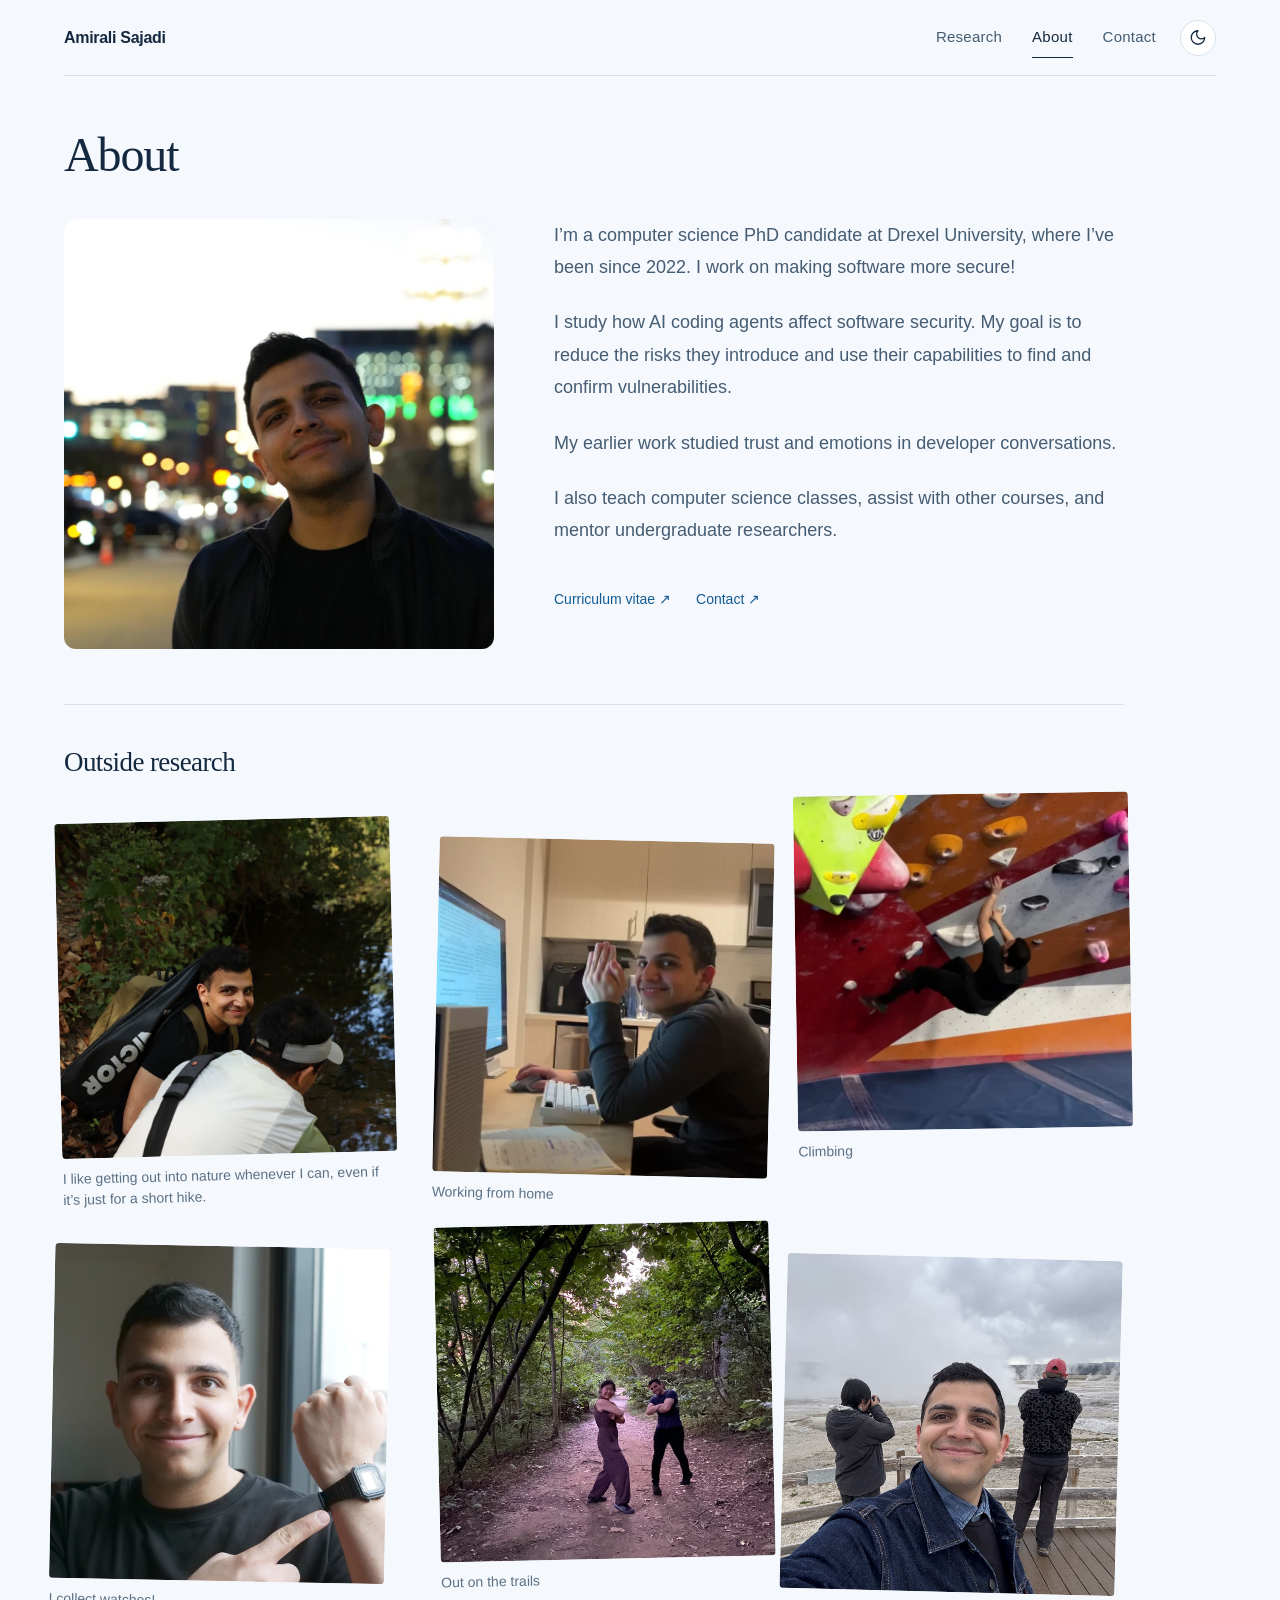
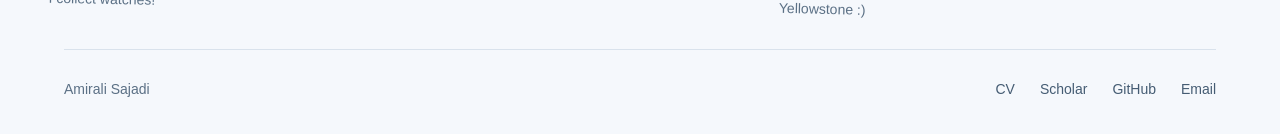
==== commit ccbf12c8: "minor edit" ====
--- a/about/index.html
+++ b/about/index.html
@@ -1,23 +1,79 @@
 <!doctype html>
-<html lang="en"><head><meta charset="utf-8"><meta name="viewport" content="width=device-width, initial-scale=1"><meta name="description" content="Amirali Sajadi. Research on AI-assisted software development, software security, and vulnerability analysis at Drexel University."><meta name="color-scheme" content="light dark"><meta name="theme-color" content="#f5f8fc"><script>try{const t=localStorage.getItem("amirali-theme");document.documentElement.dataset.theme=t|| (matchMedia("(prefers-color-scheme:dark)").matches?"dark":"light")}catch(e){}</script><title>About · Amirali Sajadi</title><link rel="stylesheet" href="/style.css"><script src="/vendor/lucide.min.js" defer></script><script src="/script.js" defer></script></head>
-<body><a class="skip" href="#main">Skip to content</a><header class="site-header wrap"><a class="home-link" href="/">Amirali Sajadi</a><nav aria-label="Main navigation"><a href="/research/">Research</a><a href="/about/" aria-current="page">About</a><a href="/contact/">Contact</a></nav><button class="theme-toggle" type="button" aria-label="Switch to dark mode"><i data-lucide="moon" aria-hidden="true"></i></button></header><main id="main" class="wrap page-main">
-<div class="page-intro"><h1>About</h1></div>
-<div class="about-layout">
-  <figure class="about-photo"><img src="/assets/personal/about-portrait.png" alt="Amirali outdoors at dusk with city lights in the background" width="886" height="1329"></figure>
-  <div class="about-copy">
-    <p>I’m a computer science PhD candidate at Drexel University, where I’ve been since 2022. I work with <a href="https://preethac.github.io/" target="_blank" rel="noopener">Dr. Chatterjee</a> on software security and AI.</p>
-    <p>I study how AI coding agents affect software security. My goal is to reduce the risks they introduce and use their capabilities to find and confirm vulnerabilities.</p>
-    <p>My earlier work studied trust and emotions in developer conversations.</p>
-    <p>I also teach computer science classes, assist with other courses, and mentor undergraduate researchers.</p>
-    <div class="about-links"><a href="/assets/cv.pdf" target="_blank" rel="noopener">Curriculum vitae ↗</a><a href="/contact/">Contact ↗</a></div>
-  </div>
-</div>
-<section class="about-gallery" aria-labelledby="outside-research"><h2 id="outside-research">Outside research</h2>
-  <figure class="photo-hike"><img src="/assets/personal/hike.png" alt="Amirali beside a wooded creek with a companion" width="1273" height="849" loading="lazy"><figcaption>I like getting out into nature whenever I can, even if it’s just for a short hike.</figcaption></figure>
-  <figure class="photo-work"><img src="/assets/personal/working-at-home.png" alt="Amirali sitting at his desk with a monitor and notebook at home" width="739" height="946" loading="lazy"><figcaption>Working from home</figcaption></figure>
-  <figure class="photo-climb"><img src="/assets/personal/climbing.png" alt="Amirali climbing an indoor bouldering wall" width="747" height="702" loading="lazy"><figcaption>Climbing</figcaption></figure>
-  <figure class="photo-watch"><img src="/assets/personal/watches.png" alt="Amirali showing a watch on his wrist" width="996" height="1329" loading="lazy"><figcaption>I collect watches!</figcaption></figure>
-  <figure class="photo-trail"><img src="/assets/personal/trail-hike.png" alt="Amirali and a companion posing on a wooded trail" width="1772" height="1329" loading="lazy"><figcaption>Out on the trails</figcaption></figure>
-  <figure class="photo-yellowstone"><img src="/assets/personal/yellowstone.png" alt="Amirali at Yellowstone, with geothermal steam and two companions in the background" width="1772" height="1329" loading="lazy"><figcaption>Yellowstone :)</figcaption></figure>
-</section>
-</main><footer class="wrap"><span>Amirali Sajadi</span><div><a href="/assets/cv.pdf" target="_blank" rel="noopener">CV</a><a href="https://scholar.google.com/citations?user=wyZsULIAAAAJ&hl=en" target="_blank" rel="noopener">Scholar</a><a href="https://github.com/AmiraliSajadi" target="_blank" rel="noopener">GitHub</a><a href="mailto:amirali.sajadi@drexel.edu">Email</a></div></footer></body></html>+<html lang="en">
+
+<head>
+  <meta charset="utf-8">
+  <meta name="viewport" content="width=device-width, initial-scale=1">
+  <meta name="description"
+    content="Amirali Sajadi. Research on AI-assisted software development, software security, and vulnerability analysis at Drexel University.">
+  <meta name="color-scheme" content="light dark">
+  <meta name="theme-color" content="#f5f8fc">
+  <script>try {const t = localStorage.getItem("amirali-theme"); document.documentElement.dataset.theme = t || (matchMedia("(prefers-color-scheme:dark)").matches ? "dark" : "light")} catch (e) { }</script>
+  <title>About · Amirali Sajadi</title>
+  <link rel="stylesheet" href="/style.css">
+  <script src="/vendor/lucide.min.js" defer></script>
+  <script src="/script.js" defer></script>
+</head>
+
+<body><a class="skip" href="#main">Skip to content</a>
+  <header class="site-header wrap"><a class="home-link" href="/">Amirali Sajadi</a>
+    <nav aria-label="Main navigation"><a href="/research/">Research</a><a href="/about/" aria-current="page">About</a><a
+        href="/contact/">Contact</a></nav><button class="theme-toggle" type="button" aria-label="Switch to dark mode"><i
+        data-lucide="moon" aria-hidden="true"></i></button>
+  </header>
+  <main id="main" class="wrap page-main">
+    <div class="page-intro">
+      <h1>About</h1>
+    </div>
+    <div class="about-layout">
+      <figure class="about-photo"><img src="/assets/personal/about-portrait.png"
+          alt="Amirali outdoors at dusk with city lights in the background" width="886" height="1329"></figure>
+      <div class="about-copy">
+        <p>I’m a computer science PhD candidate at Drexel University, where I’ve been since 2022. I work on making
+          software more secure!</p>
+        <p>I study how AI coding agents affect software security. My goal is to reduce the risks they introduce and use
+          their capabilities to find and confirm vulnerabilities.</p>
+        <p>My earlier work studied trust and emotions in developer conversations.</p>
+        <p>I also teach computer science classes, assist with other courses, and mentor undergraduate researchers.</p>
+        <div class="about-links"><a href="/assets/cv.pdf" target="_blank" rel="noopener">Curriculum vitae ↗</a><a
+            href="/contact/">Contact ↗</a></div>
+      </div>
+    </div>
+    <section class="about-gallery" aria-labelledby="outside-research">
+      <h2 id="outside-research">Outside research</h2>
+      <figure class="photo-hike"><img src="/assets/personal/hike.png"
+          alt="Amirali beside a wooded creek with a companion" width="1273" height="849" loading="lazy">
+        <figcaption>I like getting out into nature whenever I can, even if it’s just for a short hike.</figcaption>
+      </figure>
+      <figure class="photo-work"><img src="/assets/personal/working-at-home.png"
+          alt="Amirali sitting at his desk with a monitor and notebook at home" width="739" height="946" loading="lazy">
+        <figcaption>Working from home</figcaption>
+      </figure>
+      <figure class="photo-climb"><img src="/assets/personal/climbing.png"
+          alt="Amirali climbing an indoor bouldering wall" width="747" height="702" loading="lazy">
+        <figcaption>Climbing</figcaption>
+      </figure>
+      <figure class="photo-watch"><img src="/assets/personal/watches.png" alt="Amirali showing a watch on his wrist"
+          width="996" height="1329" loading="lazy">
+        <figcaption>I collect watches!</figcaption>
+      </figure>
+      <figure class="photo-trail"><img src="/assets/personal/trail-hike.png"
+          alt="Amirali and a companion posing on a wooded trail" width="1772" height="1329" loading="lazy">
+        <figcaption>Out on the trails</figcaption>
+      </figure>
+      <figure class="photo-yellowstone"><img src="/assets/personal/yellowstone.png"
+          alt="Amirali at Yellowstone, with geothermal steam and two companions in the background" width="1772"
+          height="1329" loading="lazy">
+        <figcaption>Yellowstone :)</figcaption>
+      </figure>
+    </section>
+  </main>
+  <footer class="wrap"><span>Amirali Sajadi</span>
+    <div><a href="/assets/cv.pdf" target="_blank" rel="noopener">CV</a><a
+        href="https://scholar.google.com/citations?user=wyZsULIAAAAJ&hl=en" target="_blank" rel="noopener">Scholar</a><a
+        href="https://github.com/AmiraliSajadi" target="_blank" rel="noopener">GitHub</a><a
+        href="mailto:amirali.sajadi@drexel.edu">Email</a></div>
+  </footer>
+</body>
+
+</html>
--- a/style.css
+++ b/style.css
@@ -1,3 +1,4 @@
+/* Layout and presentation for the personal website. */
 :root{--paper:#f6f5f0;--ink:#292e2b;--body:#50564f;--muted:#7b8178;--line:#dcdfd5;--accent:#42624b;--serif:Georgia,'Times New Roman',serif;--sans:Arial,Helvetica,sans-serif}
 *{box-sizing:border-box}html{scroll-behavior:smooth;scroll-padding-top:28px}body{margin:0;background:var(--paper);color:var(--body);font-family:var(--sans);font-size:16px;line-height:1.75}a{color:inherit;text-decoration:none;text-underline-offset:4px}a:hover{color:var(--accent);text-decoration:underline}a:focus-visible,button:focus-visible,summary:focus-visible{outline:2px solid var(--accent);outline-offset:5px}button{font:inherit;color:inherit}a,button{touch-action:manipulation}::selection{background:#d3decc}.wrap{width:min(1152px,calc(100% - 104px));margin-inline:auto}.skip{position:absolute;left:20px;top:-70px;background:#fff;padding:12px;z-index:9}.skip:focus{top:15px}.site-header{display:flex;align-items:center;justify-content:space-between;min-height:54px;border-bottom:1px solid var(--line);gap:30px}nav{display:flex;gap:35px;font-size:16px;letter-spacing:.25px}nav a{color:var(--body);padding-block:7px;border-bottom:1px solid transparent}nav a[aria-current=page]{color:var(--ink);border-bottom-color:var(--ink)}h1,h2,h3,p,figure{margin-top:0}h1,h2,h3{color:var(--ink);font-family:var(--serif);font-weight:400}h1{font-size:39px;line-height:1.2;letter-spacing:-1.1px;margin-bottom:17px}h2{font-size:27px;line-height:1.3;letter-spacing:-.6px;margin-bottom:18px}h3{font-size:20px;line-height:1.35;margin-bottom:9px}p{margin-bottom:20px}.work-tile{min-width:0}.tile-image{display:flex;align-items:center;justify-content:center;width:100%;height:211px;padding:20px;background:#fff;border:1px solid #e7e8e0;cursor:zoom-in;overflow:hidden}.tile-image img{width:100%;height:100%;object-fit:contain;transition:transform .3s}.tile-image:hover img{transform:scale(1.04)}.tile-meta{font-size:12px;letter-spacing:.7px;text-transform:uppercase;color:var(--muted);margin:15px 0 6px;display:flex;justify-content:space-between}.work-tile h3{font-size:20px;margin-bottom:7px;letter-spacing:-.2px}.work-tile h3 a{color:var(--ink)}.work-tile>p{font-size:14px;line-height:1.7;max-width:330px;margin:0;color:var(--muted)}.home-main{padding-bottom:30px}.page-main{padding-top:42px;padding-bottom:65px;min-height:calc(100vh - 134px)}.page-intro{max-width:810px;margin-bottom:35px}.page-intro>p{font-family:var(--serif);font-size:19px;line-height:1.75}.research-toolbar{display:flex;align-items:baseline;justify-content:space-between;border-bottom:1px solid var(--line);gap:25px}.filters{display:flex;gap:29px;min-width:0}.filters button{background:none;border:0;border-bottom:1px solid transparent;color:var(--muted);font-size:14px;cursor:pointer;padding:0 0 14px;white-space:nowrap}.filters button[aria-pressed=true]{border-bottom-color:var(--ink);color:var(--ink)}.filters button:hover{color:var(--accent)}.research-count{white-space:nowrap;font-size:12px;color:var(--muted)}.paper{display:grid;grid-template-columns:360px minmax(0,1fr);gap:40px;padding:34px 0;border-bottom:1px solid var(--line);align-items:start}.paper[hidden]{display:none}.paper-figure{width:100%;height:217px;display:flex;align-items:center;justify-content:center;overflow:hidden;border:1px solid #e7e8e0;background:#fff;padding:20px;cursor:zoom-in}.paper-figure img{width:100%;height:100%;object-fit:contain;transition:transform .2s}.paper-figure:hover img{transform:scale(1.035)}.paper-meta{display:flex;gap:12px;align-items:center;font-size:12px;letter-spacing:.6px;text-transform:uppercase;color:var(--accent);margin-bottom:9px;line-height:1.6}.paper-meta>span{color:var(--muted);border-left:1px solid var(--line);padding-left:12px}.paper h2{font-size:24px;line-height:1.3;margin-bottom:11px;letter-spacing:-.45px}.paper h2 a{color:var(--ink)}.paper h2 a:hover{color:var(--accent);text-decoration:none}.paper-summary{font-size:15px;line-height:1.75;margin-bottom:10px}.authors{font-size:13px;color:var(--muted);line-height:1.7;margin-bottom:11px}.authors strong{font-weight:400;color:var(--body)}.paper-actions{display:flex;gap:19px;font-size:14px;align-items:baseline;color:var(--accent)}.paper details{font-size:15px;color:var(--body);margin-top:12px}.paper details summary{display:inline;cursor:pointer;font-size:14px;color:var(--accent);list-style:none}.paper details summary::-webkit-details-marker{display:none}.paper details summary::after{content:' +';color:var(--muted)}.paper details[open] summary::after{content:' −'}.paper details p{margin:12px 0 0;line-height:1.8}.figure-dialog{width:min(1100px,calc(100% - 36px));max-height:90vh;border:1px solid var(--line);padding:38px;background:var(--paper);color:var(--ink);overflow:auto}.figure-dialog::backdrop{background:#242c24aa;backdrop-filter:blur(3px)}.figure-dialog h2{font-size:25px;max-width:87%;margin-bottom:24px}.figure-dialog>img{display:block;width:100%;max-height:65vh;object-fit:contain;background:#fff}.figure-dialog>p{font-size:13px;color:var(--muted);margin:20px 0 0}.dialog-close{position:absolute;right:20px;top:20px;border:0;background:none;color:var(--muted);cursor:pointer;font-size:14px}.figure-dialog:focus{outline:none}.about-layout{display:grid;grid-template-columns:430px minmax(0,1fr);gap:60px;align-items:start;max-width:1060px}.about-photo{margin:0}.about-photo img{display:block;width:100%;height:auto;aspect-ratio:1;object-fit:cover;object-position:58% center;border-radius:4px}.about-copy>p{font-family:var(--serif);font-size:18px;line-height:1.85;margin-bottom:23px}.about-copy a{text-decoration:underline;text-decoration-color:#b2bcaa}.about-copy h2{font-size:24px;margin-top:32px;margin-bottom:13px}.about-links{display:flex;gap:25px;padding-top:18px;font-size:14px;color:var(--accent)}.about-links a{text-decoration:none}.contact-page .page-intro{grid-column:1;grid-row:1;margin:0}.contact-page .page-intro h1{margin:0}.contact-layout{display:grid;grid-template-columns:minmax(0,1fr) minmax(0,1.08fr);column-gap:64px;row-gap:24px;align-items:start}.contact-copy{grid-column:1;grid-row:2;padding:0}.contact-email{font-family:var(--serif);font-size:25px;line-height:1.5;margin-bottom:37px;overflow-wrap:anywhere}.contact-email a{color:var(--ink);text-decoration:underline;text-decoration-color:#a9b69f;text-decoration-thickness:1px;text-underline-offset:6px}.contact-grid{display:grid;grid-template-columns:1.35fr 1fr;gap:30px;padding-top:26px;border-top:1px solid var(--line)}.contact-visual{position:relative;grid-column:2;grid-row:1/3;align-self:stretch;min-height:0;margin:8px 0 4px;background:#e9ece2;overflow:hidden}.contact-visual svg{position:absolute;inset:0;display:block;width:100%;height:100%;padding:4px 8px 12px;object-fit:contain}.contact-grid h2{font-size:24px;margin-bottom:16px}.contact-grid p{font-size:15px;line-height:1.85}.contact-links{display:flex;flex-direction:column;gap:11px;align-items:start;font-size:14px;color:var(--accent)}footer{display:flex;justify-content:space-between;align-items:center;gap:28px;border-top:1px solid var(--line);padding-block:23px 28px;font-size:14px;color:var(--muted)}footer>div{display:flex;gap:25px}footer a{color:var(--body)}
 
@@ -148,3 +149,9 @@
 @media(max-width:760px){.wrap{width:calc(100% - 40px)}.site-header{min-height:66px;gap:14px;flex-wrap:wrap;padding-block:14px}.site-header .home-link{font-size:15px;margin-right:auto}.site-header nav{gap:17px;font-size:14px;margin-left:0}.theme-toggle{width:32px;height:32px;padding:6px}.profile-intro{grid-template-columns:150px minmax(0,1fr);gap:28px;padding:34px 0 40px;align-items:start}.home-profile-photo,.home-profile-photo img{width:145px}.home-profile-photo img{height:160px}.home-profile h1{font-size:26px}.profile-affiliation{font-size:14px}.home-overview{padding-top:0}.home-overview h2{font-size:36px;letter-spacing:-1px}.home-overview>p{font-size:17px}.home-overview>.intro-secondary{font-size:15px}.intro-label{font-size:10px;letter-spacing:1px;margin-bottom:15px}.overview-links{gap:15px;font-size:13px}.overview-links .primary-link{padding:10px 12px;font-size:13px}.research-theme{grid-template-columns:1fr;gap:24px;padding:30px 0 36px}.theme-heading h2{font-size:30px;max-width:540px}.theme-heading>p{max-width:560px}.theme-link{margin-top:15px}.theme-analysis{padding:26px 20px;margin:0 -12px 18px}.theme-analysis .work-tile{display:grid;grid-template-columns:1fr 1fr;padding:18px;gap:0 20px}.theme-analysis .work-tile .tile-meta{margin-top:0}.theme-human .theme-heading{gap:12px 24px}.theme-human .work-grid{grid-template-columns:repeat(2,minmax(0,1fr))}.theme-human .work-tile:last-child{grid-column:1/-1}.theme-human .work-tile:last-child .tile-image{max-height:300px;object-fit:contain}.theme-human .tile-image img{max-height:290px;object-fit:contain}.theme-human .tile-image.figure-fill img{height:100%;object-fit:contain}.paper{grid-template-columns:1fr;gap:22px}.page-main{padding-top:34px}.page-intro h1{font-size:39px}.contact-email{font-size:23px}.research-toolbar{display:block}.research-count{display:block;padding-bottom:14px}}
 @media(max-width:520px){.site-header nav{order:3;width:100%;justify-content:space-between}.theme-toggle{margin-left:0}.profile-intro{display:flex;flex-direction:column;gap:26px}.home-profile{display:grid;grid-template-columns:104px minmax(0,1fr);gap:0 20px;align-items:start;width:100%}.home-profile-photo{grid-column:1;grid-row:1/4;width:104px;margin:0}.home-profile-photo img{width:104px;height:128px;border-radius:9px}.home-profile h1{grid-column:2;font-size:27px;margin:1px 0 6px}.profile-affiliation{grid-column:2;line-height:1.55;margin-bottom:7px;font-size:13px}.profile-about-link{grid-column:2;font-size:13px}.home-overview h2{font-size:43px;margin-bottom:20px}.home-overview>p{font-size:18px;line-height:1.7}.home-overview>.intro-secondary{font-size:15px}.intro-label{font-size:10px}.work-grid,.work-grid.grid-count-2,.theme-human .work-grid{grid-template-columns:1fr}.theme-exploitation .work-tile:last-child,.theme-analysis .work-tile{display:block}.theme-exploitation .work-tile:last-child{padding-top:0}.theme-exploitation .work-tile:last-child .tile-image{width:calc(100% + 36px);margin-left:-18px;border-bottom:1px solid var(--line)}.theme-exploitation .work-tile:last-child .tile-meta{margin-top:18px}.theme-analysis .work-tile .tile-meta{margin-top:16px}.work-grid .tile-image{min-height:220px}.work-tile h3{font-size:20px}.work-tile>p{font-size:15px}.theme-human .theme-heading{display:block}.theme-human .theme-heading h2{margin-bottom:14px}.theme-human .theme-topline{margin-bottom:18px}.theme-human .work-tile:last-child{grid-column:auto}.contact-grid{grid-template-columns:1fr}.about-gallery{gap:22px 18px}.about-gallery figcaption{font-size:13px}footer>div{flex-wrap:wrap;gap:18px}.figure-dialog{padding:40px 18px 20px}.figure-dialog h2{font-size:21px}}
 @media(prefers-reduced-motion:reduce){*,*::before,*::after{transition:none!important}}
+
+/* Give the main publication venue priority over its conference track. */
+.paper-meta{flex-wrap:wrap;row-gap:2px}
+.paper-meta .paper-venue{border:0;padding:0;color:var(--accent);font-size:13px;font-weight:600}
+.paper-meta-with-track .paper-venue{flex-basis:100%}
+.paper-meta .paper-track{border:0;padding:0;color:var(--muted);font-size:11px;font-weight:400}
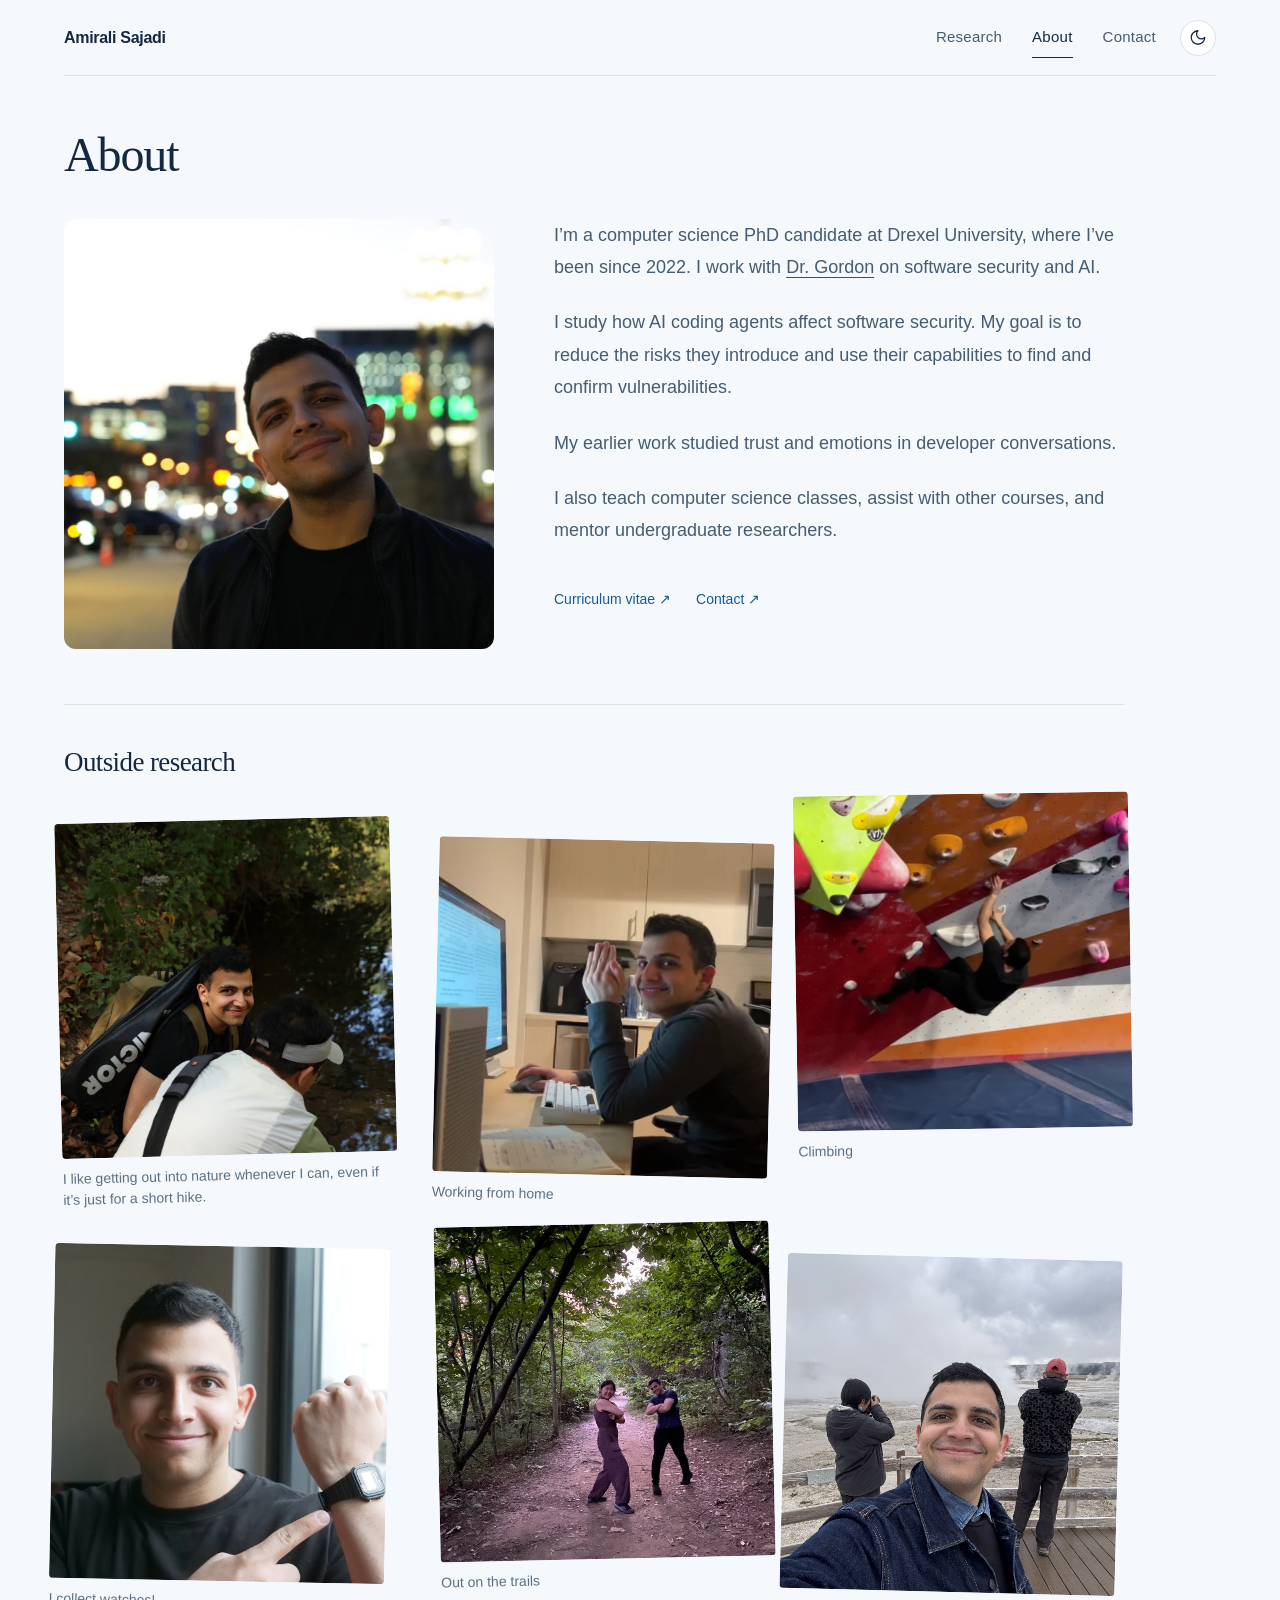
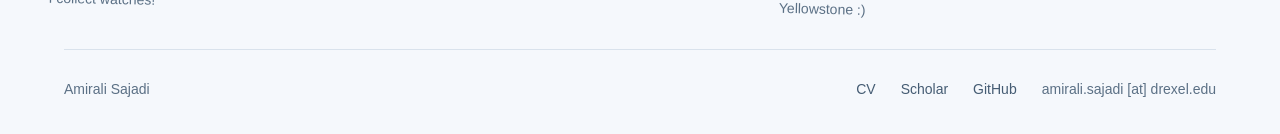
==== commit fff36ff4: "minor updates" ====
--- a/about/index.html
+++ b/about/index.html
@@ -29,8 +29,7 @@
       <figure class="about-photo"><img src="/assets/personal/about-portrait.png"
           alt="Amirali outdoors at dusk with city lights in the background" width="886" height="1329"></figure>
       <div class="about-copy">
-        <p>I’m a computer science PhD candidate at Drexel University, where I’ve been since 2022. I work on making
-          software more secure!</p>
+        <p>I’m a computer science PhD candidate at Drexel University, where I’ve been since 2022. I work with <a href="https://www.cs.drexel.edu/~csg63/" target="_blank" rel="noopener">Dr. Gordon</a> on software security and AI.</p>
         <p>I study how AI coding agents affect software security. My goal is to reduce the risks they introduce and use
           their capabilities to find and confirm vulnerabilities.</p>
         <p>My earlier work studied trust and emotions in developer conversations.</p>
@@ -71,8 +70,7 @@
   <footer class="wrap"><span>Amirali Sajadi</span>
     <div><a href="/assets/cv.pdf" target="_blank" rel="noopener">CV</a><a
         href="https://scholar.google.com/citations?user=wyZsULIAAAAJ&hl=en" target="_blank" rel="noopener">Scholar</a><a
-        href="https://github.com/AmiraliSajadi" target="_blank" rel="noopener">GitHub</a><a
-        href="mailto:amirali.sajadi@drexel.edu">Email</a></div>
+        href="https://github.com/AmiraliSajadi" target="_blank" rel="noopener">GitHub</a><span>amirali.sajadi [at] drexel.edu</span></div>
   </footer>
 </body>
 
--- a/style.css
+++ b/style.css
@@ -73,20 +73,20 @@
 .theme-toggle{display:inline-flex;align-items:center;justify-content:center;flex-shrink:0;width:36px;height:36px;padding:8px;border:1px solid var(--line);border-radius:50%;color:var(--ink);background:var(--surface);cursor:pointer}
 .theme-toggle:hover{background:var(--wash)}
 .theme-toggle svg{width:19px;height:19px;stroke-width:1.7}
-.profile-intro{grid-template-columns:230px minmax(0,1fr);gap:70px;padding:64px 0 66px;align-items:center}
+.profile-intro{grid-template-columns:230px minmax(0,1fr);gap:70px;padding:64px 0 66px;align-items:start}
 .home-profile{position:relative}
 .home-profile-photo{width:210px;margin-bottom:20px}
 .home-profile-photo img{width:210px;height:224px;border-radius:12px;box-shadow:var(--shadow);object-position:50% 35%}
 .home-profile h1{font-size:30px;letter-spacing:-1px}
 .profile-affiliation{font-size:15px;line-height:1.7;color:var(--muted)}
 .profile-about-link{font-size:14px}
-.home-overview{padding:10px 0;max-width:760px}
+.home-overview{padding:0;max-width:760px}
 .intro-label{font:600 11px/1.6 var(--sans);text-transform:uppercase;letter-spacing:1.7px;color:var(--accent);margin-bottom:18px}
 .home-overview h2{font-size:54px;line-height:1.08;letter-spacing:-1.7px;max-width:620px;margin-bottom:25px}
-.home-overview>p{font-family:var(--sans);font-size:20px;line-height:1.7;max-width:670px}
+.home-overview>p{font-family:var(--sans);font-size:16px;line-height:1.7;max-width:670px}
 .home-overview>.intro-secondary{font-size:16px;color:var(--muted);line-height:1.75;max-width:660px}
 .overview-links{align-items:center;gap:24px;font-size:14px;margin-top:28px}
-.overview-links .primary-link{display:inline-flex;align-items:center;gap:9px;padding:11px 17px;border:1px solid var(--accent);border-radius:6px;background:var(--accent);color:var(--paper);font-size:14px}
+.overview-research .primary-link{display:inline-flex;align-items:center;gap:9px;padding:11px 17px;border:1px solid var(--accent);border-radius:6px;background:var(--accent);color:var(--paper);font-size:14px}
 .primary-link svg{width:17px;height:17px;stroke-width:1.7}
 .research-theme{grid-template-columns:240px minmax(0,1fr);gap:38px;padding:44px 0 48px;position:relative}
 .theme-topline{display:flex;align-items:center;gap:12px;margin-bottom:20px}
@@ -146,8 +146,8 @@
 .figure-dialog{background:var(--surface);border-radius:12px}
 footer{font-size:14px;padding-block:28px 32px}
 @media(max-width:1100px){.profile-intro{grid-template-columns:205px minmax(0,1fr);gap:44px}.home-overview h2{font-size:47px}.research-theme{grid-template-columns:210px minmax(0,1fr);gap:28px}.work-grid{grid-template-columns:repeat(2,minmax(0,1fr))}.theme-exploitation .work-tile:last-child{grid-column:1/-1;display:grid;grid-template-columns:1fr 1fr;gap:0 20px;padding-top:18px}.theme-exploitation .work-tile:last-child .tile-image{grid-column:1;grid-row:1/4;margin:0;width:100%;border:0}.theme-exploitation .work-tile:last-child .tile-meta{margin-top:0}.theme-analysis .work-tile{display:block}.theme-analysis .work-tile .tile-meta{margin-top:16px}.theme-human .work-grid{grid-template-columns:repeat(3,minmax(0,1fr))}.theme-human .work-tile{padding-inline:14px}.theme-human .tile-image{width:calc(100% + 28px);margin-left:-14px}}
-@media(max-width:760px){.wrap{width:calc(100% - 40px)}.site-header{min-height:66px;gap:14px;flex-wrap:wrap;padding-block:14px}.site-header .home-link{font-size:15px;margin-right:auto}.site-header nav{gap:17px;font-size:14px;margin-left:0}.theme-toggle{width:32px;height:32px;padding:6px}.profile-intro{grid-template-columns:150px minmax(0,1fr);gap:28px;padding:34px 0 40px;align-items:start}.home-profile-photo,.home-profile-photo img{width:145px}.home-profile-photo img{height:160px}.home-profile h1{font-size:26px}.profile-affiliation{font-size:14px}.home-overview{padding-top:0}.home-overview h2{font-size:36px;letter-spacing:-1px}.home-overview>p{font-size:17px}.home-overview>.intro-secondary{font-size:15px}.intro-label{font-size:10px;letter-spacing:1px;margin-bottom:15px}.overview-links{gap:15px;font-size:13px}.overview-links .primary-link{padding:10px 12px;font-size:13px}.research-theme{grid-template-columns:1fr;gap:24px;padding:30px 0 36px}.theme-heading h2{font-size:30px;max-width:540px}.theme-heading>p{max-width:560px}.theme-link{margin-top:15px}.theme-analysis{padding:26px 20px;margin:0 -12px 18px}.theme-analysis .work-tile{display:grid;grid-template-columns:1fr 1fr;padding:18px;gap:0 20px}.theme-analysis .work-tile .tile-meta{margin-top:0}.theme-human .theme-heading{gap:12px 24px}.theme-human .work-grid{grid-template-columns:repeat(2,minmax(0,1fr))}.theme-human .work-tile:last-child{grid-column:1/-1}.theme-human .work-tile:last-child .tile-image{max-height:300px;object-fit:contain}.theme-human .tile-image img{max-height:290px;object-fit:contain}.theme-human .tile-image.figure-fill img{height:100%;object-fit:contain}.paper{grid-template-columns:1fr;gap:22px}.page-main{padding-top:34px}.page-intro h1{font-size:39px}.contact-email{font-size:23px}.research-toolbar{display:block}.research-count{display:block;padding-bottom:14px}}
-@media(max-width:520px){.site-header nav{order:3;width:100%;justify-content:space-between}.theme-toggle{margin-left:0}.profile-intro{display:flex;flex-direction:column;gap:26px}.home-profile{display:grid;grid-template-columns:104px minmax(0,1fr);gap:0 20px;align-items:start;width:100%}.home-profile-photo{grid-column:1;grid-row:1/4;width:104px;margin:0}.home-profile-photo img{width:104px;height:128px;border-radius:9px}.home-profile h1{grid-column:2;font-size:27px;margin:1px 0 6px}.profile-affiliation{grid-column:2;line-height:1.55;margin-bottom:7px;font-size:13px}.profile-about-link{grid-column:2;font-size:13px}.home-overview h2{font-size:43px;margin-bottom:20px}.home-overview>p{font-size:18px;line-height:1.7}.home-overview>.intro-secondary{font-size:15px}.intro-label{font-size:10px}.work-grid,.work-grid.grid-count-2,.theme-human .work-grid{grid-template-columns:1fr}.theme-exploitation .work-tile:last-child,.theme-analysis .work-tile{display:block}.theme-exploitation .work-tile:last-child{padding-top:0}.theme-exploitation .work-tile:last-child .tile-image{width:calc(100% + 36px);margin-left:-18px;border-bottom:1px solid var(--line)}.theme-exploitation .work-tile:last-child .tile-meta{margin-top:18px}.theme-analysis .work-tile .tile-meta{margin-top:16px}.work-grid .tile-image{min-height:220px}.work-tile h3{font-size:20px}.work-tile>p{font-size:15px}.theme-human .theme-heading{display:block}.theme-human .theme-heading h2{margin-bottom:14px}.theme-human .theme-topline{margin-bottom:18px}.theme-human .work-tile:last-child{grid-column:auto}.contact-grid{grid-template-columns:1fr}.about-gallery{gap:22px 18px}.about-gallery figcaption{font-size:13px}footer>div{flex-wrap:wrap;gap:18px}.figure-dialog{padding:40px 18px 20px}.figure-dialog h2{font-size:21px}}
+@media(max-width:760px){.wrap{width:calc(100% - 40px)}.site-header{min-height:66px;gap:14px;flex-wrap:wrap;padding-block:14px}.site-header .home-link{font-size:15px;margin-right:auto}.site-header nav{gap:17px;font-size:14px;margin-left:0}.theme-toggle{width:32px;height:32px;padding:6px}.profile-intro{grid-template-columns:150px minmax(0,1fr);gap:28px;padding:34px 0 40px;align-items:start}.home-profile-photo,.home-profile-photo img{width:145px}.home-profile-photo img{height:160px}.home-profile h1{font-size:26px}.profile-affiliation{font-size:14px}.home-overview{padding-top:0}.home-overview h2{font-size:36px;letter-spacing:-1px}.home-overview>p{font-size:16px}.home-overview>.intro-secondary{font-size:15px}.intro-label{font-size:10px;letter-spacing:1px;margin-bottom:15px}.overview-links{gap:15px;font-size:13px}.overview-research .primary-link{padding:10px 12px;font-size:13px}.research-theme{grid-template-columns:1fr;gap:24px;padding:30px 0 36px}.theme-heading h2{font-size:30px;max-width:540px}.theme-heading>p{max-width:560px}.theme-link{margin-top:15px}.theme-analysis{padding:26px 20px;margin:0 -12px 18px}.theme-analysis .work-tile{display:grid;grid-template-columns:1fr 1fr;padding:18px;gap:0 20px}.theme-analysis .work-tile .tile-meta{margin-top:0}.theme-human .theme-heading{gap:12px 24px}.theme-human .work-grid{grid-template-columns:repeat(2,minmax(0,1fr))}.theme-human .work-tile:last-child{grid-column:1/-1}.theme-human .work-tile:last-child .tile-image{max-height:300px;object-fit:contain}.theme-human .tile-image img{max-height:290px;object-fit:contain}.theme-human .tile-image.figure-fill img{height:100%;object-fit:contain}.paper{grid-template-columns:1fr;gap:22px}.page-main{padding-top:34px}.page-intro h1{font-size:39px}.contact-email{font-size:23px}.research-toolbar{display:block}.research-count{display:block;padding-bottom:14px}}
+@media(max-width:520px){.site-header nav{order:3;width:100%;justify-content:space-between}.theme-toggle{margin-left:0}.profile-intro{display:flex;flex-direction:column;gap:26px}.home-profile{display:grid;grid-template-columns:104px minmax(0,1fr);gap:0 20px;align-items:start;width:100%}.home-profile-photo{grid-column:1;grid-row:1/4;width:104px;margin:0}.home-profile-photo img{width:104px;height:128px;border-radius:9px}.home-profile h1{grid-column:2;font-size:27px;margin:1px 0 6px}.profile-affiliation{grid-column:2;line-height:1.55;margin-bottom:7px;font-size:13px}.profile-about-link{grid-column:2;font-size:13px}.home-overview h2{font-size:43px;margin-bottom:20px}.home-overview>p{font-size:16px;line-height:1.7}.home-overview>.intro-secondary{font-size:15px}.intro-label{font-size:10px}.work-grid,.work-grid.grid-count-2,.theme-human .work-grid{grid-template-columns:1fr}.theme-exploitation .work-tile:last-child,.theme-analysis .work-tile{display:block}.theme-exploitation .work-tile:last-child{padding-top:0}.theme-exploitation .work-tile:last-child .tile-image{width:calc(100% + 36px);margin-left:-18px;border-bottom:1px solid var(--line)}.theme-exploitation .work-tile:last-child .tile-meta{margin-top:18px}.theme-analysis .work-tile .tile-meta{margin-top:16px}.work-grid .tile-image{min-height:220px}.work-tile h3{font-size:20px}.work-tile>p{font-size:15px}.theme-human .theme-heading{display:block}.theme-human .theme-heading h2{margin-bottom:14px}.theme-human .theme-topline{margin-bottom:18px}.theme-human .work-tile:last-child{grid-column:auto}.contact-grid{grid-template-columns:1fr}.about-gallery{gap:22px 18px}.about-gallery figcaption{font-size:13px}footer>div{flex-wrap:wrap;gap:18px}.figure-dialog{padding:40px 18px 20px}.figure-dialog h2{font-size:21px}}
 @media(prefers-reduced-motion:reduce){*,*::before,*::after{transition:none!important}}
 
 /* Give the main publication venue priority over its conference track. */
@@ -155,3 +155,14 @@
 .paper-meta .paper-venue{border:0;padding:0;color:var(--accent);font-size:13px;font-weight:600}
 .paper-meta-with-track .paper-venue{flex-basis:100%}
 .paper-meta .paper-track{border:0;padding:0;color:var(--muted);font-size:11px;font-weight:400}
+
+/* Keep the homepage identity and introduction together beside the portrait. */
+.home-overview h1{font-size:32px;line-height:1.2;letter-spacing:-1px;margin:0 0 8px}
+.home-overview .intro-label{margin-bottom:12px}
+.home-overview>p.profile-affiliation{font-size:15px;color:var(--muted);margin-bottom:20px}
+.profile-intro .home-profile-photo{margin-bottom:16px}
+@media(max-width:520px){.profile-intro .home-profile{display:block;width:auto}.home-overview h1{font-size:28px}}
+
+.home-profile .profile-affiliation{margin-bottom:0}
+
+.overview-research{margin-top:18px}
